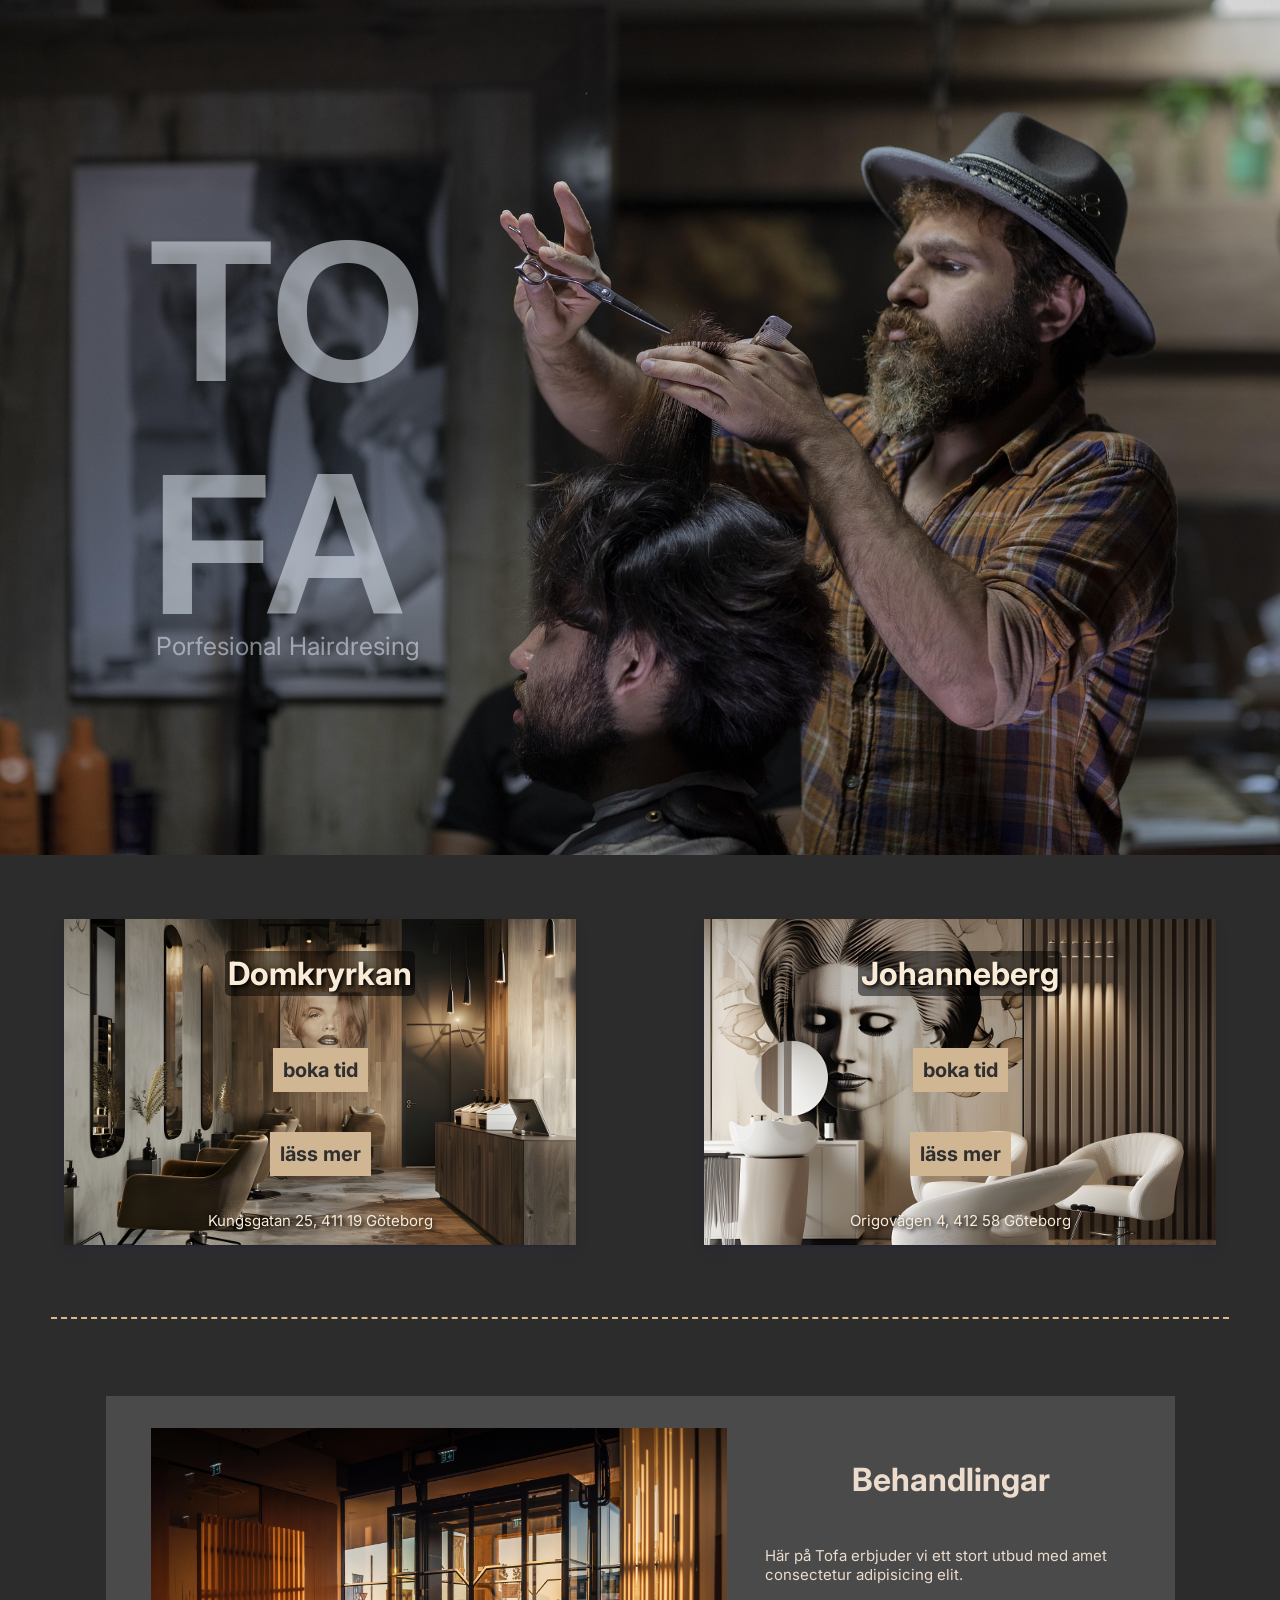
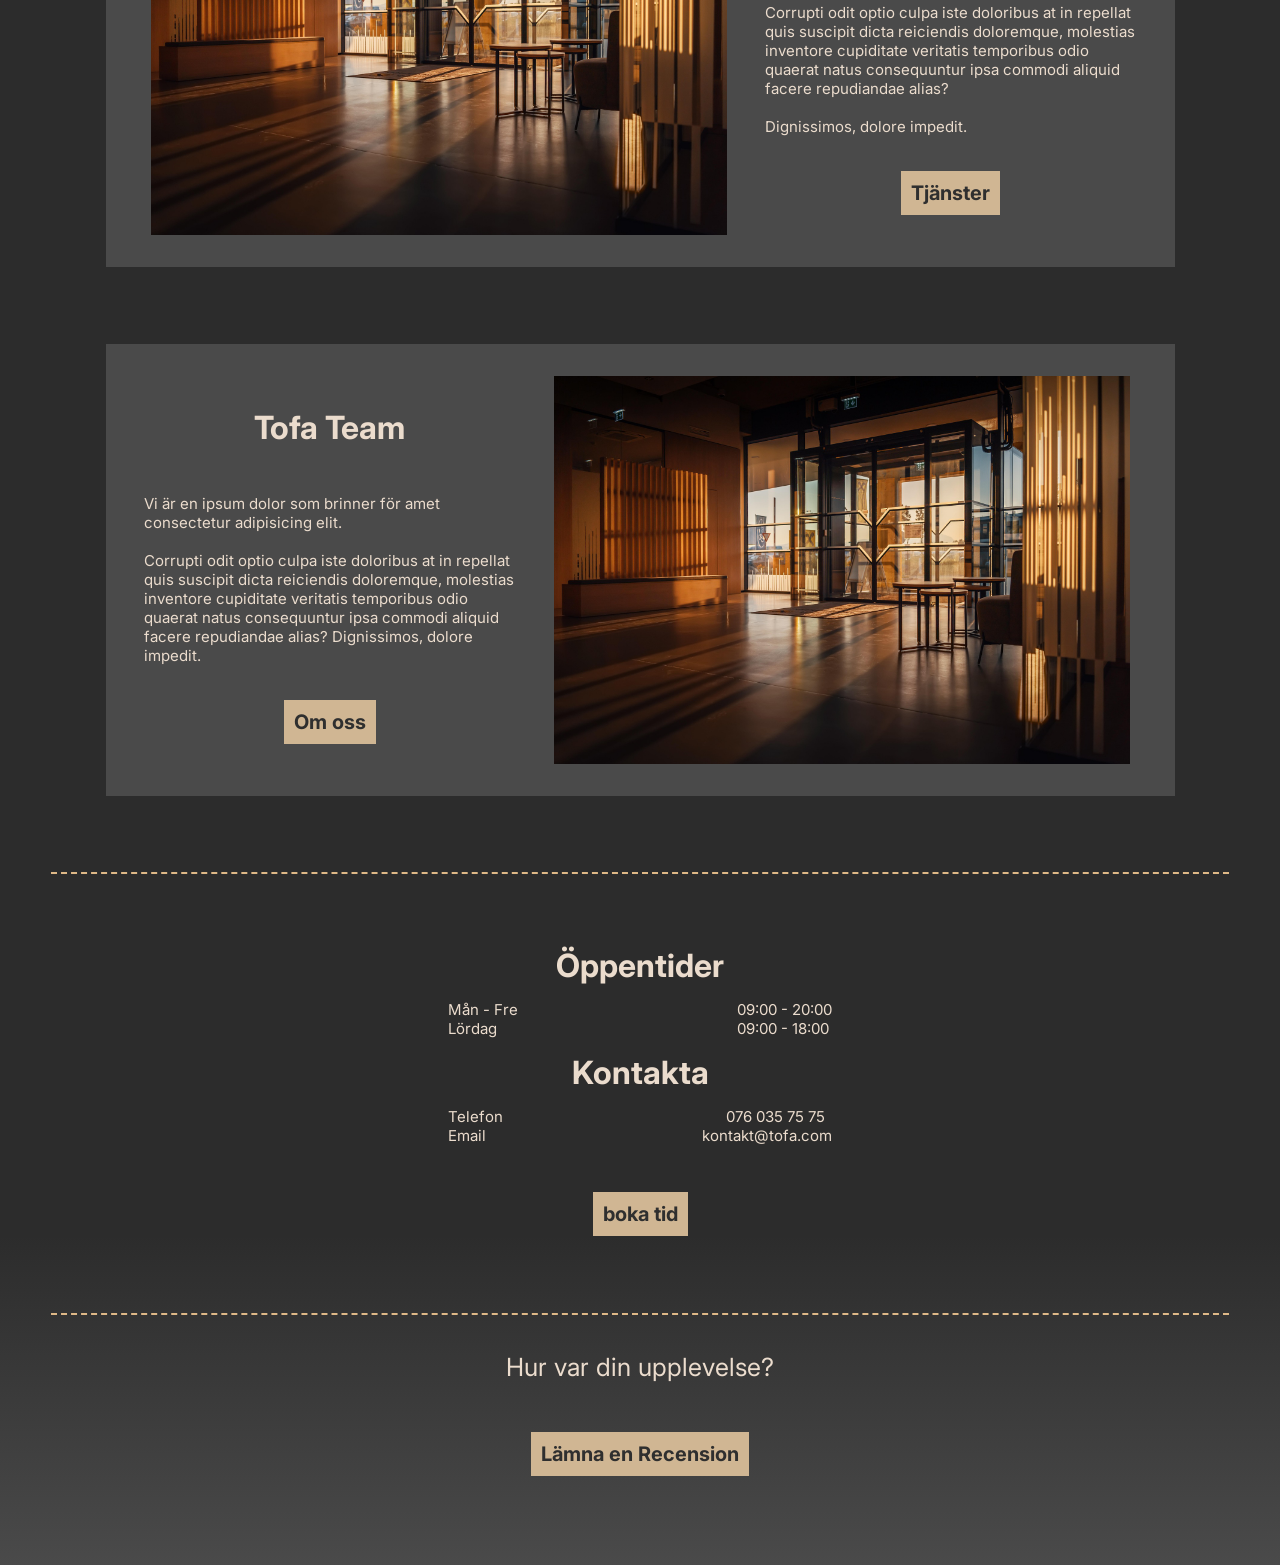
==== index.html @ 554f495f "påbörjade domkyrkan vecka idk" ====
<!DOCTYPE html>
<html lang="en">
<head>
  <meta charset="UTF-8">
  <meta name="viewport" content="width=device-width, initial-scale=1.0">
  <link rel="stylesheet" href="css/style.css">
  <title>TOFA</title>
  <!-- fonts -->
  <link href='https://fonts.googleapis.com/css?family=Inter' rel='stylesheet'>
</head>

<body id="index">
  
  <nav class="menu">
    <ul>
        <li><a href="#">plats 1</a></li>
        <li><a href="#">plats 2</a></li>
        <li><a href="#">priser 3</a></li>
        <li><a href="#">boka tid</a></li>
    </ul>
  </nav>
  
  <div class="fadelayer">test</div>

  <header>
    <img class="menubutton" src="/img/menu_24dp_E3E3E3_FILL0_wght400_GRAD0_opsz24.svg" alt="menu icon">
  </header>
  
  <section class="title" id="indextitle"><h1>TO<br>FA</h1><p>Porfesional Hairdresing</p></section>
  
  <section id="salonger">
    <div class="salong" id="salong1"><p class="larger darkbg">Domkryrkan</p><a href=""><p class="button">boka tid</p></a><a href=""><p class="button">läss mer</p></a><a href="https://www.google.com/maps/place/Sing+Sing+Karaoke+G%C3%B6teborg/@57.7040791,11.9636698,291m/data=!3m1!1e3!4m10!1m2!2m1!1skaraoke!3m6!1s0x464ff34da68a4f49:0x9022714916c847eb!8m2!3d57.7039373!4d11.9635159!15sCgdrYXJhb2tlWgkiB2thcmFva2WSAQtrYXJhb2tlX2JhcpoBI0NoWkRTVWhOTUc5blMwVkpRMEZuU1VSV09EZHVaVVpCRUFF4AEA-gEFCMcBEDE!16s%2Fg%2F11tfbc_tyj?entry=ttu&g_ep=EgoyMDI2MDIxOC4wIKXMDSoASAFQAw%3D%3D"><p>Kungsgatan 25, 411 19 Göteborg</p></a></div>
    <div class="salong" id="salong2"><p class="larger darkbg">Johanneberg</p><a href=""><p class="button">boka tid</p></a><a href=""><p class="button">läss mer</p></a><a href="https://www.google.com/maps/place/NTI+Gymnasiet+Johanneberg/@57.6906657,11.9744042,174m/data=!3m1!1e3!4m6!3m5!1s0x464ff30cb0e6c031:0x512e1a3cb4192a9!8m2!3d57.6905167!4d11.9747806!16s%2Fg%2F1hc1wx3vr?entry=ttu&g_ep=EgoyMDI2MDIxOC4wIKXMDSoASAFQAw%3D%3D"><p>Origovägen 4, 412 58 Göteborg</p></a></div></div>
  </section>
  
  <section id="indexinfobox">
    <hr>
    <div>
      <img src="img/michael_pointner-building-8246152_1920.jpg" alt="">
      <div class="indexinfotextbox"><p class=" larger">Behandlingar</p><p>Här på Tofa erbjuder vi ett stort utbud med amet consectetur adipisicing elit. <br><br> Corrupti odit optio culpa iste doloribus at in repellat quis suscipit dicta reiciendis doloremque, molestias inventore cupiditate veritatis temporibus odio quaerat natus consequuntur ipsa commodi aliquid facere repudiandae alias? <br><br>Dignissimos, dolore impedit.</p><a href=""><p class="button">Tjänster</p></a></div>
    </div>
    <div id="flip">
      <img src="img/michael_pointner-building-8246152_1920.jpg" alt="">
      <div class="indexinfotextbox"><p class=" larger">Tofa Team</p><p>Vi är en ipsum dolor som brinner för amet consectetur adipisicing elit. <br><br>Corrupti odit optio culpa iste doloribus at in repellat quis suscipit dicta reiciendis doloremque, molestias inventore cupiditate veritatis temporibus odio quaerat natus consequuntur ipsa commodi aliquid facere repudiandae alias? Dignissimos, dolore impedit.</p><a href=""><p class="button">Om oss</p></a></div>
    </div>
    <hr>
  </section>
  
  <section id="indexoppentider">
    <p class="larger">Öppentider</p>
    <div>
      <p>Mån - Fre<br>Lördag</p> <p>09:00 - 20:00 <br>09:00 - 18:00</p>
    </div>
    <p class="larger">Kontakta</p>
    <div>
      <p>Telefon<br>Email</p> <p>&nbsp&nbsp&nbsp&nbsp&nbsp 076 035 75 75 <br><a href="">kontakt@tofa.com</a></p>
    </div>
    <a href=""><p class="button">boka tid</p></a>
    
  </section>
  
  <footer>
    <hr>
    <p>Hur var din upplevelse?</p>
    <p><a href="" class="button">Lämna en Recension</a></p>
  </footer>
  
  <script src="js/main.js"></script>
</body>
</html>
---- css/style.css ----
body{
    width: 100vw;
    height: auto;
    margin: 0px;
    display: grid;
    background-color: #4a4a4a;
    
}
body > *{
    width: 100vw;
}


header{
    grid-area:hd;
    background-color:rgb(0, 0, 0,0);
    height: 6vh;
    
    top: 0;
    z-index: 9;
    position:fixed;
    transition: background-color 0.3s ease-in-out;
    
    display: flex;
    justify-content:end;
    border-bottom-style: none;
    border:rgb(1, 1, 1, 0);
}

.title{
    grid-area: tit;
    background-position: center;
    background-size: cover;
    display: flex;
    flex-wrap:wrap;
    flex-direction: column;
    color: rgb(240, 248, 255,0.5);
    overflow-wrap: anywhere;
    font-size:min(30vw,15vh);
    font-family:Verdana, Geneva, Tahoma, sans-serif;
}
.title > *{margin:0px;}
.title > .placename {position: absolute; margin: auto auto auto 25vw; font-size: 7vw;}

.menu{
    z-index: 10;
    left: -100vw;
    width: 80vw;
    height: 100vh;
    position: fixed;
    transition: left 0.3s;
    background-color: hotpink;
}

.menubutton{margin: 5px 15px 5px 5px ;}

.fadelayer{
    position: fixed;
    display: none;
    height: 100vh;
    width: 100vw;
    z-index: 9;
    background: rgb(0, 0, 0,0.5);
}

p{font-family:'inter';}
a{color: inherit;text-decoration: none;}
hr{width: 92vw; border:none;border-top: burlywood dashed 2px;}


footer{
    grid-area: fot;
    background: #4a4a4a;
    background: linear-gradient(0deg, rgba(74, 74, 74, 1) 0%, rgba(44, 44, 44, 1) 100%);
    flex-direction: column;
    align-items: center;
    justify-content: space-between;
    display: flex;
    height: auto;
    font-size: 25px;
    color: rgb(235, 220, 205);
    padding:5vw 0vw 5vw 0vw;
}


.larger{
    font-weight: bolder;
    display: block;
}

.darkbg{
    background-color: rgb(0, 0, 0,0.5);
    border-radius: 5px;
    padding: 3px;
}

.button{
    display: block;
    background-color:rgb(208,182,147);
    color: rgb(47, 47, 47);
    width: max-content;
    padding: 10px;
    text-shadow: none;
    font-weight: bolder;
}
.button:hover{color: rgb(75, 75, 75);background-color:rgb(235, 206, 168);}



/* INDEX */

#indextitle{background-image: url(/img/mostafa_meraji-barber-shop-5212059_1920.jpg);}

#index{
    grid-template-areas:
    "hd"
    "tit"
    "sal"
    "inf"
    "tim"
    "fot";
}

#salonger{
    grid-area: sal;
    background-color: #2c2c2c;
    display: unset;
    font-size: 20px;
}

.salong{
    background-position: center;
    background-size: cover;
    color: antiquewhite;
    display: flex;
    align-items: center;
    flex-direction: column;
    justify-content:space-evenly;
    box-shadow: rgba(50, 50, 93, 0.25) 0px 6px 12px -2px, rgba(0, 0, 0, 0.3) 0px 3px 7px -3px;
    text-shadow: 2px 2px 4px black;
}

#salong1{background-image: url(/img/iffany-hairdressers-8848868_1280.png);}
#salong2{background-image: url(/img/iffany2-hairdressers-8848870_1280.png);}

#indexinfobox{
    grid-area: inf;
    background-color: #2c2c2c;  
}

#indexinfobox > div{
    display: flex;
    justify-content: space-between;
    margin: 6vw auto 6vw auto;
    background-color:#4a4a4a;
    width: 80vw;
}

.indexinfotextbox{
    display: flex;
    flex-direction: column;
    justify-content: space-evenly;
    align-items: center;
    width: 30vw;
    margin: 0vw 3vw 0vw 3vw;
    font-size: 15px;
    color: rgb(235, 220, 205);
}


#indexoppentider{
    color: rgb(235, 220, 205);
    grid-area: tim;
    background-color: #2c2c2c;
    display: flex;
    flex-direction: column;
    align-items: center;
    justify-content: space-between;
    height:auto;
}
#indexoppentider > .larger{margin: 0px;}
#indexoppentider > div{display: flex; justify-content: space-between;}


/* domkyrkan */

#domkyrkan{
    grid-template-areas:
    "hd"
    "tit"
    "pinf"
    "pep"
    "fot";
    font-family:Verdana, Geneva, Tahoma, sans-serif;
}

#domkyrkantitle{background-image: url(/img/iffany-hairdressers-8848868_1280.png);}

.platsinfo{
    grid-area: pinf;
    display: flex;
    align-items: center;
    justify-content: space-evenly;
    color:rgb(235, 220, 205);
    height: auto;
}



.personer{
    grid-area: pep;
    background-color:#2c2c2c;
}

.personer > div{background-color: #4a4a4a; margin: 10px;height: 100px;}
.personer > div > div {}
.personer > div > img{}




/* ---MOBILE--- */
@media screen and (max-width:750px) {
    
    h1{font-size: 30vw}
    .button{font-size: 20px;}
    .larger{font-size:30px;}
    .menubutton{display:block;}
    .menu{display: block;}
    .title{justify-content: center; height: 95vh;font-size: 3.7vw;align-items: center;}
    
    
    /* INDEX */
    #salonger{display: block; font-size: 15px;}
    .salong{margin:20vw 5vw 20vw 5vw;}
    #indexinfobox{padding-bottom: 10vw;}
    #indexinfobox > div{flex-direction: column;padding:1.5vw; align-items: center;width:85vw;margin:20vw auto 10vw auto;}
    #indexinfobox > div > div{width: 90%;font-size: 15px;}
    #indexinfobox >div> img{width: 80vw; margin-top: 2.5vw;} /*images för indexinfo*/
    #flip{flex-direction: column;}
    #indexoppentider > div{font-size: 15px; width: 80vw;}
    
    /* Domkyrkan */
    #domkyrkantitle > .placename {position: absolute; margin: auto auto 4% auto; font-size: 10vw;}
    
    .platsinfo{flex-direction: column; padding: 25vw 0px 10vw 0px;}
    .platsinfo > img{width: 90vw; height: auto;}
    .platsinfo > div{display:flex; flex-direction: column; align-items: center; width: 85vw; font-size: 13px;}
    .platsinfo > div > .larger{margin-bottom: 5px;}
    .platsinfo > div > div{width: 80vw; text-align: center;}
    .platsinfo > div > div > p{font-size: 22px;}
    .platsinfo > div > div > div{display: flex; justify-content: space-between; margin-top: -30px;}
    
    
}


/* ---DESKTOP--- */
@media screen and (min-width:750px) {

    .button{font-size: max(1.5vw,20px);}
    .larger{font-size: max(2.5vw,30px);}
    .menubutton{display:none;}
    .menu{display: none;}
    .title{height: 95vh;justify-content: center;align-items: center;}
    .title > p{font-size:25px;margin-top: -30px;}
    .title > *{margin-right: 55vw}
    
    
    /* index */
    #salonger{display: flex;justify-content: space-around;}
    #salonger > *{width: 40vw;margin: 5vw;font-size: max(1vw,15px);}
    #indexinfobox{padding-bottom: 5vw;}
    #indexinfobox>div{padding: 2.5vw 0vh 2.5vw 5vh;}
    #indexinfobox >div> img{width: 45vw;} /*images för indexinfo*/
    #flip{flex-direction: row-reverse;padding: 2.5vw 5vh 2.5vw 0vh !important;}
    #indexoppentider > div{font-size:max(1vw,15px); width: 30vw;}
    #indexoppentider > a >*{margin: 2.5vw 0px 0px 0px;}

    /* Domkyrkan */
    #domkyrkantitle > .placename {position: absolute; margin: auto auto auto 25vw; font-size: 7vw;}
    
    .platsinfo{flex-direction: row;}
    .platsinfo > img{width: 40vw; height: auto;}
    .platsinfo > div{display:flex; flex-direction: column; align-items: center; width: 85vw; font-size: 13px;}
    .platsinfo > div > .larger{margin-bottom: 5px;}
    .platsinfo > div > div{width: 80vw; text-align: center;}
    .platsinfo > div > div > p{font-size: 22px;}
    .platsinfo > div > div > div{display: flex; justify-content: space-between; margin-top: -30px;}

}




/* ---JAVA SCRIPT--- */
.showmenu{
    left: 0;
}
.visible{
    display: block;
}
.viewheader {
  background-color:rgb(74, 74, 74, 1);
  border:rgb(144, 144, 144, 1);
  border-bottom-style: solid;
  border-width: 1px;
}
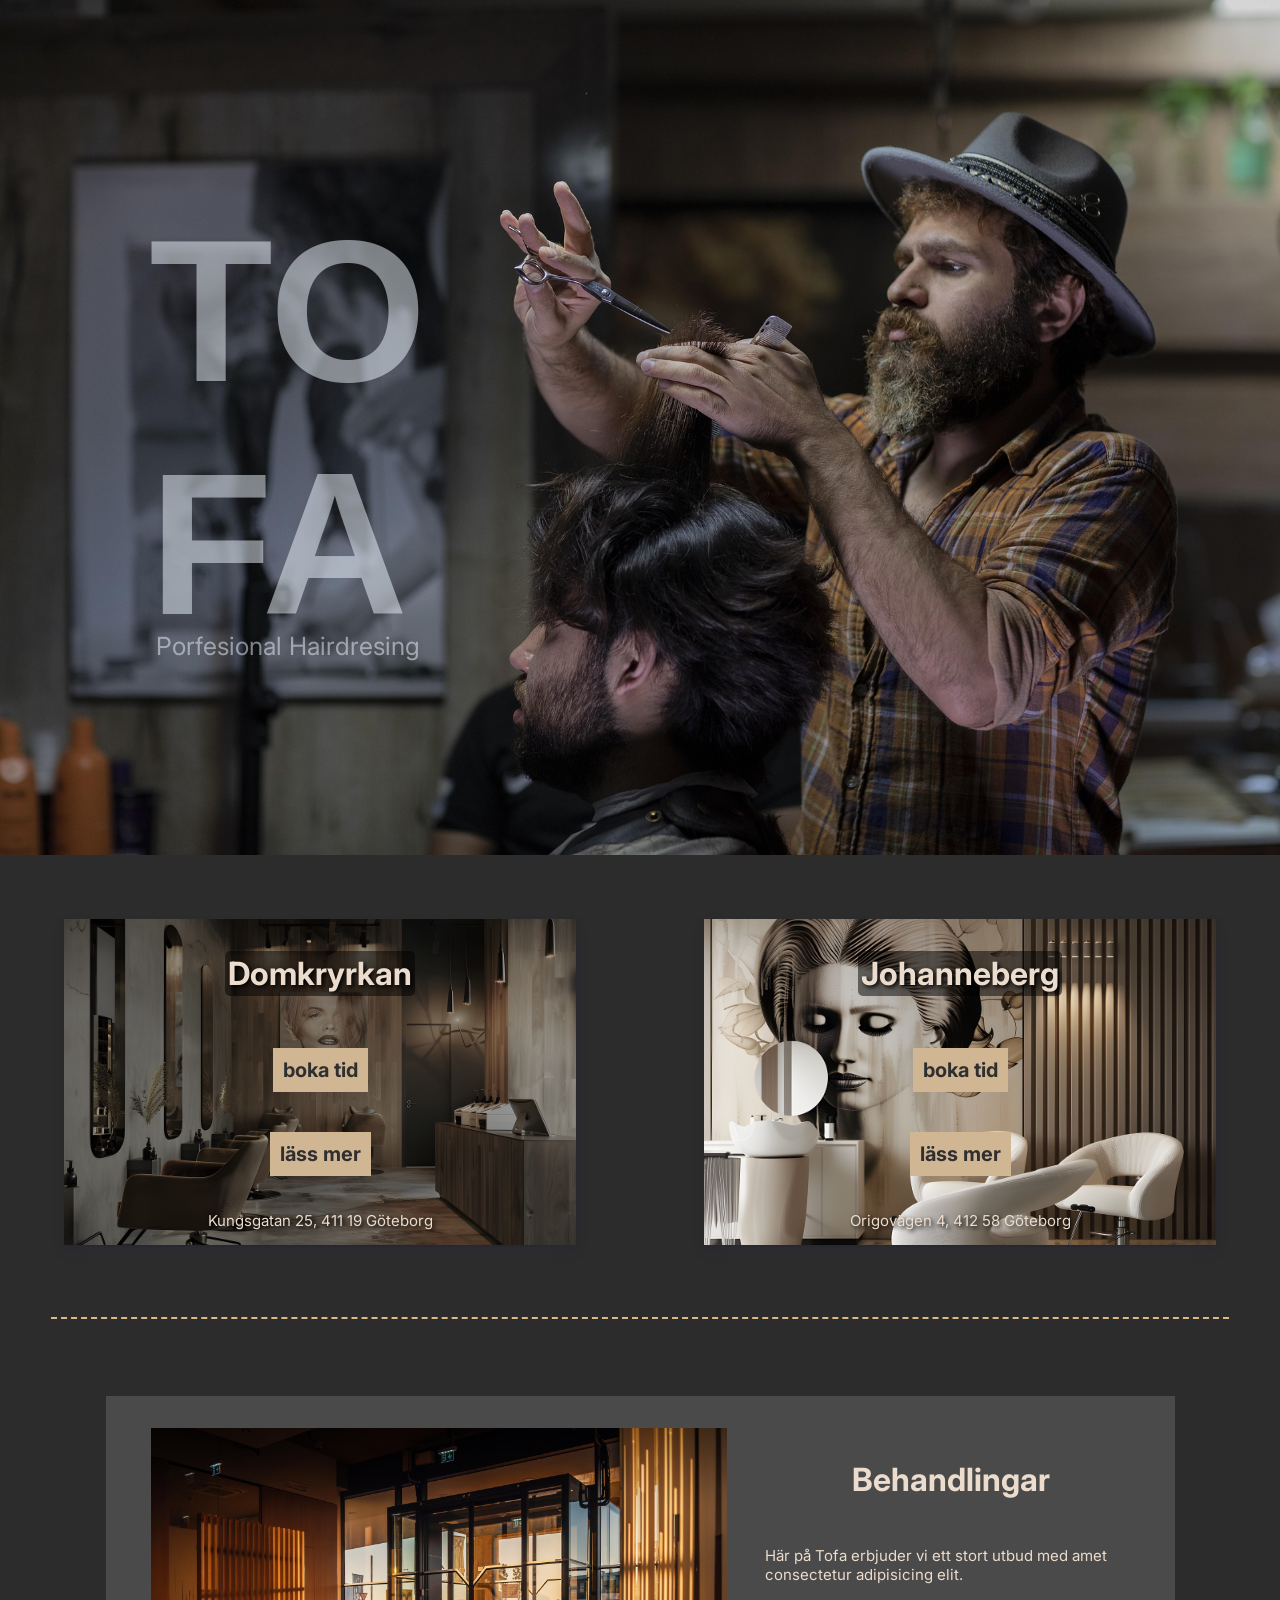
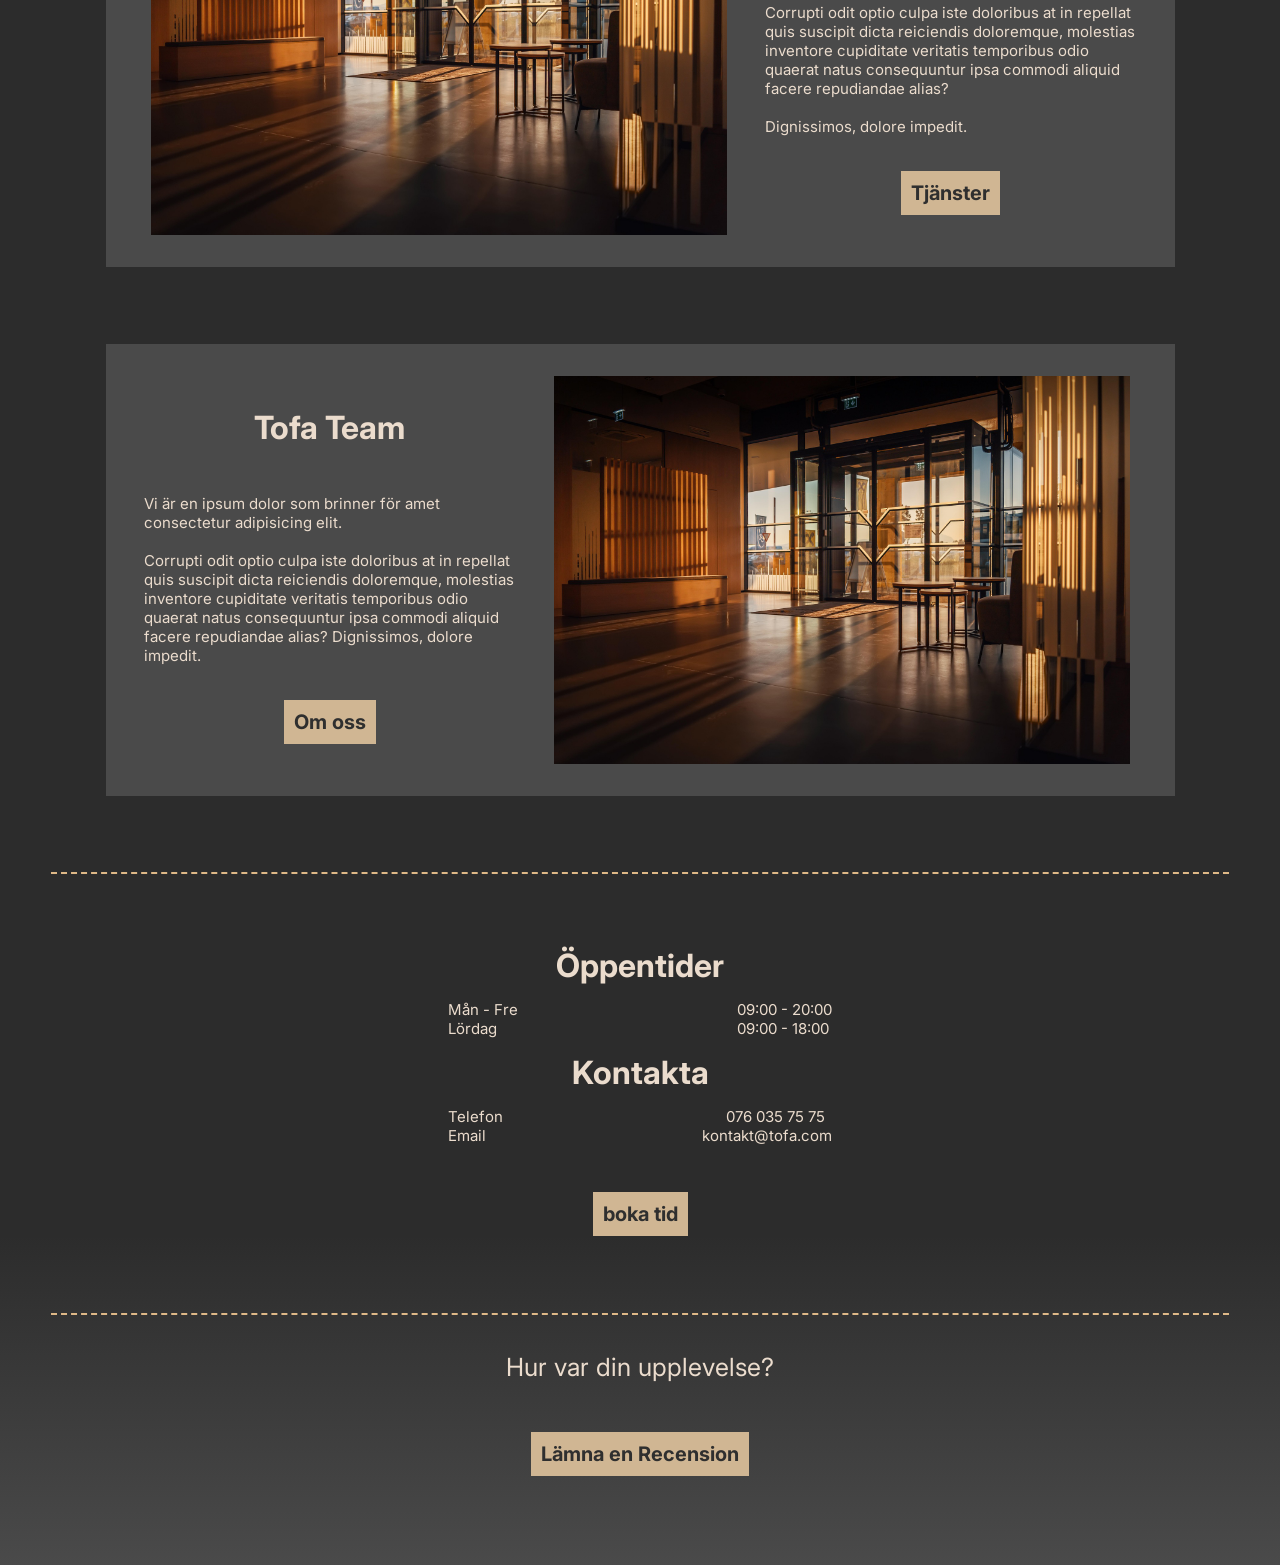
==== commit 0ac49804: "vecka 14 gjorde nästan klar domkyrakan" ====
--- a/index.html
+++ b/index.html
@@ -29,7 +29,7 @@
   <section class="title" id="indextitle"><h1>TO<br>FA</h1><p>Porfesional Hairdresing</p></section>
   
   <section id="salonger">
-    <div class="salong" id="salong1"><p class="larger darkbg">Domkryrkan</p><a href=""><p class="button">boka tid</p></a><a href=""><p class="button">läss mer</p></a><a href="https://www.google.com/maps/place/Sing+Sing+Karaoke+G%C3%B6teborg/@57.7040791,11.9636698,291m/data=!3m1!1e3!4m10!1m2!2m1!1skaraoke!3m6!1s0x464ff34da68a4f49:0x9022714916c847eb!8m2!3d57.7039373!4d11.9635159!15sCgdrYXJhb2tlWgkiB2thcmFva2WSAQtrYXJhb2tlX2JhcpoBI0NoWkRTVWhOTUc5blMwVkpRMEZuU1VSV09EZHVaVVpCRUFF4AEA-gEFCMcBEDE!16s%2Fg%2F11tfbc_tyj?entry=ttu&g_ep=EgoyMDI2MDIxOC4wIKXMDSoASAFQAw%3D%3D"><p>Kungsgatan 25, 411 19 Göteborg</p></a></div>
+    <div class="salong" id="salong1"><p class="larger darkbg">Domkryrkan</p><a href=""><p class="button">boka tid</p></a><a href="domkyrkan.html"><p class="button">läss mer</p></a><a href="https://www.google.com/maps/place/Sing+Sing+Karaoke+G%C3%B6teborg/@57.7040791,11.9636698,291m/data=!3m1!1e3!4m10!1m2!2m1!1skaraoke!3m6!1s0x464ff34da68a4f49:0x9022714916c847eb!8m2!3d57.7039373!4d11.9635159!15sCgdrYXJhb2tlWgkiB2thcmFva2WSAQtrYXJhb2tlX2JhcpoBI0NoWkRTVWhOTUc5blMwVkpRMEZuU1VSV09EZHVaVVpCRUFF4AEA-gEFCMcBEDE!16s%2Fg%2F11tfbc_tyj?entry=ttu&g_ep=EgoyMDI2MDIxOC4wIKXMDSoASAFQAw%3D%3D"><p>Kungsgatan 25, 411 19 Göteborg</p></a></div>
     <div class="salong" id="salong2"><p class="larger darkbg">Johanneberg</p><a href=""><p class="button">boka tid</p></a><a href=""><p class="button">läss mer</p></a><a href="https://www.google.com/maps/place/NTI+Gymnasiet+Johanneberg/@57.6906657,11.9744042,174m/data=!3m1!1e3!4m6!3m5!1s0x464ff30cb0e6c031:0x512e1a3cb4192a9!8m2!3d57.6905167!4d11.9747806!16s%2Fg%2F1hc1wx3vr?entry=ttu&g_ep=EgoyMDI2MDIxOC4wIKXMDSoASAFQAw%3D%3D"><p>Origovägen 4, 412 58 Göteborg</p></a></div></div>
   </section>
   
@@ -46,7 +46,7 @@
     <hr>
   </section>
   
-  <section id="indexoppentider">
+  <section class="oppentider">
     <p class="larger">Öppentider</p>
     <div>
       <p>Mån - Fre<br>Lördag</p> <p>09:00 - 20:00 <br>09:00 - 18:00</p>
--- a/css/style.css
+++ b/css/style.css
@@ -17,7 +17,6 @@
     background-color:rgb(0, 0, 0,0);
     height: 6vh;
     
-    top: 0;
     z-index: 9;
     position:fixed;
     transition: background-color 0.3s ease-in-out;
@@ -40,7 +39,7 @@
     font-size:min(30vw,15vh);
     font-family:Verdana, Geneva, Tahoma, sans-serif;
 }
-.title > *{margin:0px;}
+.title > *{margin:0px; color: rgb(240, 248, 255,0.5)}
 .title > .placename {position: absolute; margin: auto auto auto 25vw; font-size: 7vw;}
 
 .menu{
@@ -64,10 +63,21 @@
     background: rgb(0, 0, 0,0.5);
 }
 
-p{font-family:'inter';}
+p{font-family:'inter'; color: rgb(235, 220, 205);}
 a{color: inherit;text-decoration: none;}
 hr{width: 92vw; border:none;border-top: burlywood dashed 2px;}
 
+.oppentider{
+    grid-area: opp;
+    background-color: #2c2c2c;
+    display: flex;
+    flex-direction: column;
+    align-items: center;
+    justify-content: space-between;
+    height:auto;
+}
+.oppentider > .larger{margin: 0px;}
+.oppentider > div{display: flex; justify-content: space-between;}
 
 footer{
     grid-area: fot;
@@ -87,6 +97,7 @@
 .larger{
     font-weight: bolder;
     display: block;
+    text-align: center;
 }
 
 .darkbg{
@@ -118,7 +129,7 @@
     "tit"
     "sal"
     "inf"
-    "tim"
+    "opp"
     "fot";
 }
 
@@ -132,7 +143,6 @@
 .salong{
     background-position: center;
     background-size: cover;
-    color: antiquewhite;
     display: flex;
     align-items: center;
     flex-direction: column;
@@ -165,22 +175,9 @@
     width: 30vw;
     margin: 0vw 3vw 0vw 3vw;
     font-size: 15px;
-    color: rgb(235, 220, 205);
-}
-
-
-#indexoppentider{
-    color: rgb(235, 220, 205);
-    grid-area: tim;
-    background-color: #2c2c2c;
-    display: flex;
-    flex-direction: column;
-    align-items: center;
-    justify-content: space-between;
-    height:auto;
-}
-#indexoppentider > .larger{margin: 0px;}
-#indexoppentider > div{display: flex; justify-content: space-between;}
+}
+
+
 
 
 /* domkyrkan */
@@ -191,33 +188,43 @@
     "tit"
     "pinf"
     "pep"
+    "hit"
+    "opp"
     "fot";
     font-family:Verdana, Geneva, Tahoma, sans-serif;
 }
 
 #domkyrkantitle{background-image: url(/img/iffany-hairdressers-8848868_1280.png);}
+#domkyrkantitle > .placename {position: absolute; }
 
 .platsinfo{
     grid-area: pinf;
     display: flex;
     align-items: center;
-    justify-content: space-evenly;
-    color:rgb(235, 220, 205);
+    justify-content: space-between;
     height: auto;
 }
-
-
+.platsinfo > img{box-shadow: rgba(0, 0, 0, 0.35) 0px 5px 15px;}
+.platsinfo > div{display:flex; flex-direction: column; align-items: center; font-size: 13px;}
+.platsinfo > div > .larger{margin-bottom: 5px;}
+.platsinfo > div > div{text-align: center;}
+.platsinfo > div > div > p{font-size: 22px;}
+.platsinfo > div > div > div{display: flex; justify-content: space-between; margin-top: -30px;}
 
 .personer{
     grid-area: pep;
     background-color:#2c2c2c;
 }
 
-.personer > div{background-color: #4a4a4a; margin: 10px;height: 100px;}
-.personer > div > div {}
-.personer > div > img{}
-
-
+.hittahit{
+    grid-area: hit;
+}
+
+
+.hittahit > img{}
+.hittahit > div{}
+
+iframe{width: 30vw; height: 20vw; display: block;}
 
 
 /* ---MOBILE--- */
@@ -229,6 +236,7 @@
     .menubutton{display:block;}
     .menu{display: block;}
     .title{justify-content: center; height: 95vh;font-size: 3.7vw;align-items: center;}
+    .oppentider > div{font-size: 15px; width: 80vw;}
     
     
     /* INDEX */
@@ -239,20 +247,20 @@
     #indexinfobox > div > div{width: 90%;font-size: 15px;}
     #indexinfobox >div> img{width: 80vw; margin-top: 2.5vw;} /*images för indexinfo*/
     #flip{flex-direction: column;}
-    #indexoppentider > div{font-size: 15px; width: 80vw;}
     
     /* Domkyrkan */
-    #domkyrkantitle > .placename {position: absolute; margin: auto auto 4% auto; font-size: 10vw;}
-    
-    .platsinfo{flex-direction: column; padding: 25vw 0px 10vw 0px;}
-    .platsinfo > img{width: 90vw; height: auto;}
-    .platsinfo > div{display:flex; flex-direction: column; align-items: center; width: 85vw; font-size: 13px;}
-    .platsinfo > div > .larger{margin-bottom: 5px;}
-    .platsinfo > div > div{width: 80vw; text-align: center;}
-    .platsinfo > div > div > p{font-size: 22px;}
-    .platsinfo > div > div > div{display: flex; justify-content: space-between; margin-top: -30px;}
-    
-    
+    #domkyrkantitle > .placename {margin: auto auto 4% auto; font-size: 10vw;}
+    
+    .platsinfo{flex-direction: column; padding: 22vw 0px 10vw 0px;}
+    .platsinfo > img{width: 90vw; height: auto; box-shadow: rgba(0, 0, 0, 0.35) 0px 5px 15px;}
+    .platsinfo > div{width: 85vw;}
+    .platsinfo > div > div{width: 80vw;}    
+
+    .personer > div{background-color: #4a4a4a; width:min-content; margin: 15vw auto 15vw auto; padding: 2.5vw 0vh 2.5vw 0vh; display: flex;flex-direction: column; justify-content: space-between; align-items: center;}
+    .personer > div > div {width: 85vw; margin:0px 2vw 0px 2vw; font-size: 15px;}
+    .personer > div > img{width: 85vw;}
+
+
 }
 
 
@@ -266,6 +274,8 @@
     .title{height: 95vh;justify-content: center;align-items: center;}
     .title > p{font-size:25px;margin-top: -30px;}
     .title > *{margin-right: 55vw}
+    .oppentider > div{font-size:max(1vw,15px); width: 30vw;}
+    .oppentider > a >*{margin: 2.5vw 0px 0px 0px;}
     
     
     /* index */
@@ -275,19 +285,18 @@
     #indexinfobox>div{padding: 2.5vw 0vh 2.5vw 5vh;}
     #indexinfobox >div> img{width: 45vw;} /*images för indexinfo*/
     #flip{flex-direction: row-reverse;padding: 2.5vw 5vh 2.5vw 0vh !important;}
-    #indexoppentider > div{font-size:max(1vw,15px); width: 30vw;}
-    #indexoppentider > a >*{margin: 2.5vw 0px 0px 0px;}
 
     /* Domkyrkan */
-    #domkyrkantitle > .placename {position: absolute; margin: auto auto auto 25vw; font-size: 7vw;}
-    
-    .platsinfo{flex-direction: row;}
-    .platsinfo > img{width: 40vw; height: auto;}
-    .platsinfo > div{display:flex; flex-direction: column; align-items: center; width: 85vw; font-size: 13px;}
-    .platsinfo > div > .larger{margin-bottom: 5px;}
-    .platsinfo > div > div{width: 80vw; text-align: center;}
-    .platsinfo > div > div > p{font-size: 22px;}
-    .platsinfo > div > div > div{display: flex; justify-content: space-between; margin-top: -30px;}
+    #domkyrkantitle > .placename {margin: auto auto auto 25vw; font-size: 7vw;}
+    
+    .platsinfo{flex-direction: row; padding: 4vw 0px 4vw 0px;}
+    .platsinfo > img{width: auto; height: 30vw; margin-left: 4vw;}
+    .platsinfo > div{width:30vw; margin-right: 10vw}
+    .platsinfo > div > div{width: 100%;}
+
+    .personer > div{background-color: #4a4a4a; width:min-content; margin: 3vw auto 3vw auto; padding: 2.5vw 0vh 2.5vw 5vh; display: flex; justify-content: space-between;}
+    .personer > div > div {width: 25vw; margin:0px 2.5vw 0px 2.5vw; font-size: 15px;}
+    .personer > div > img{width: 35vw;}
 
 }
 
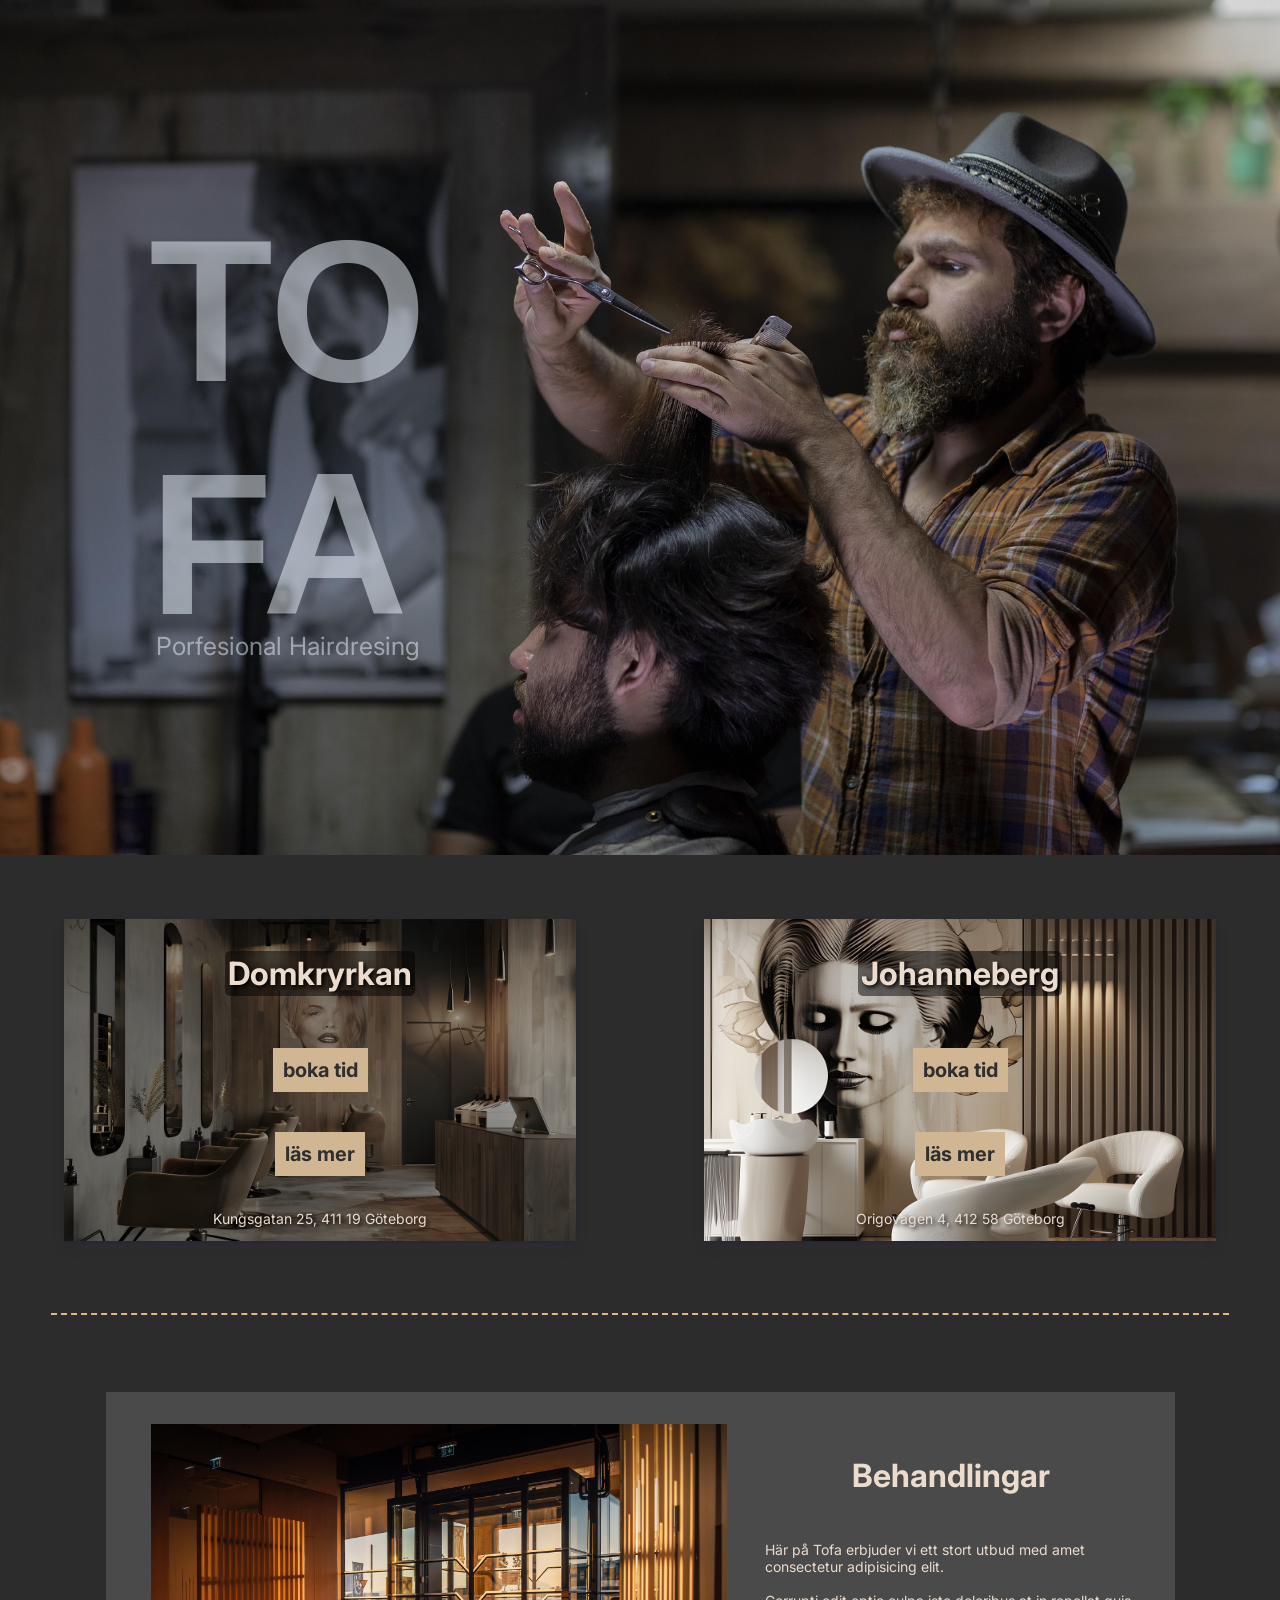
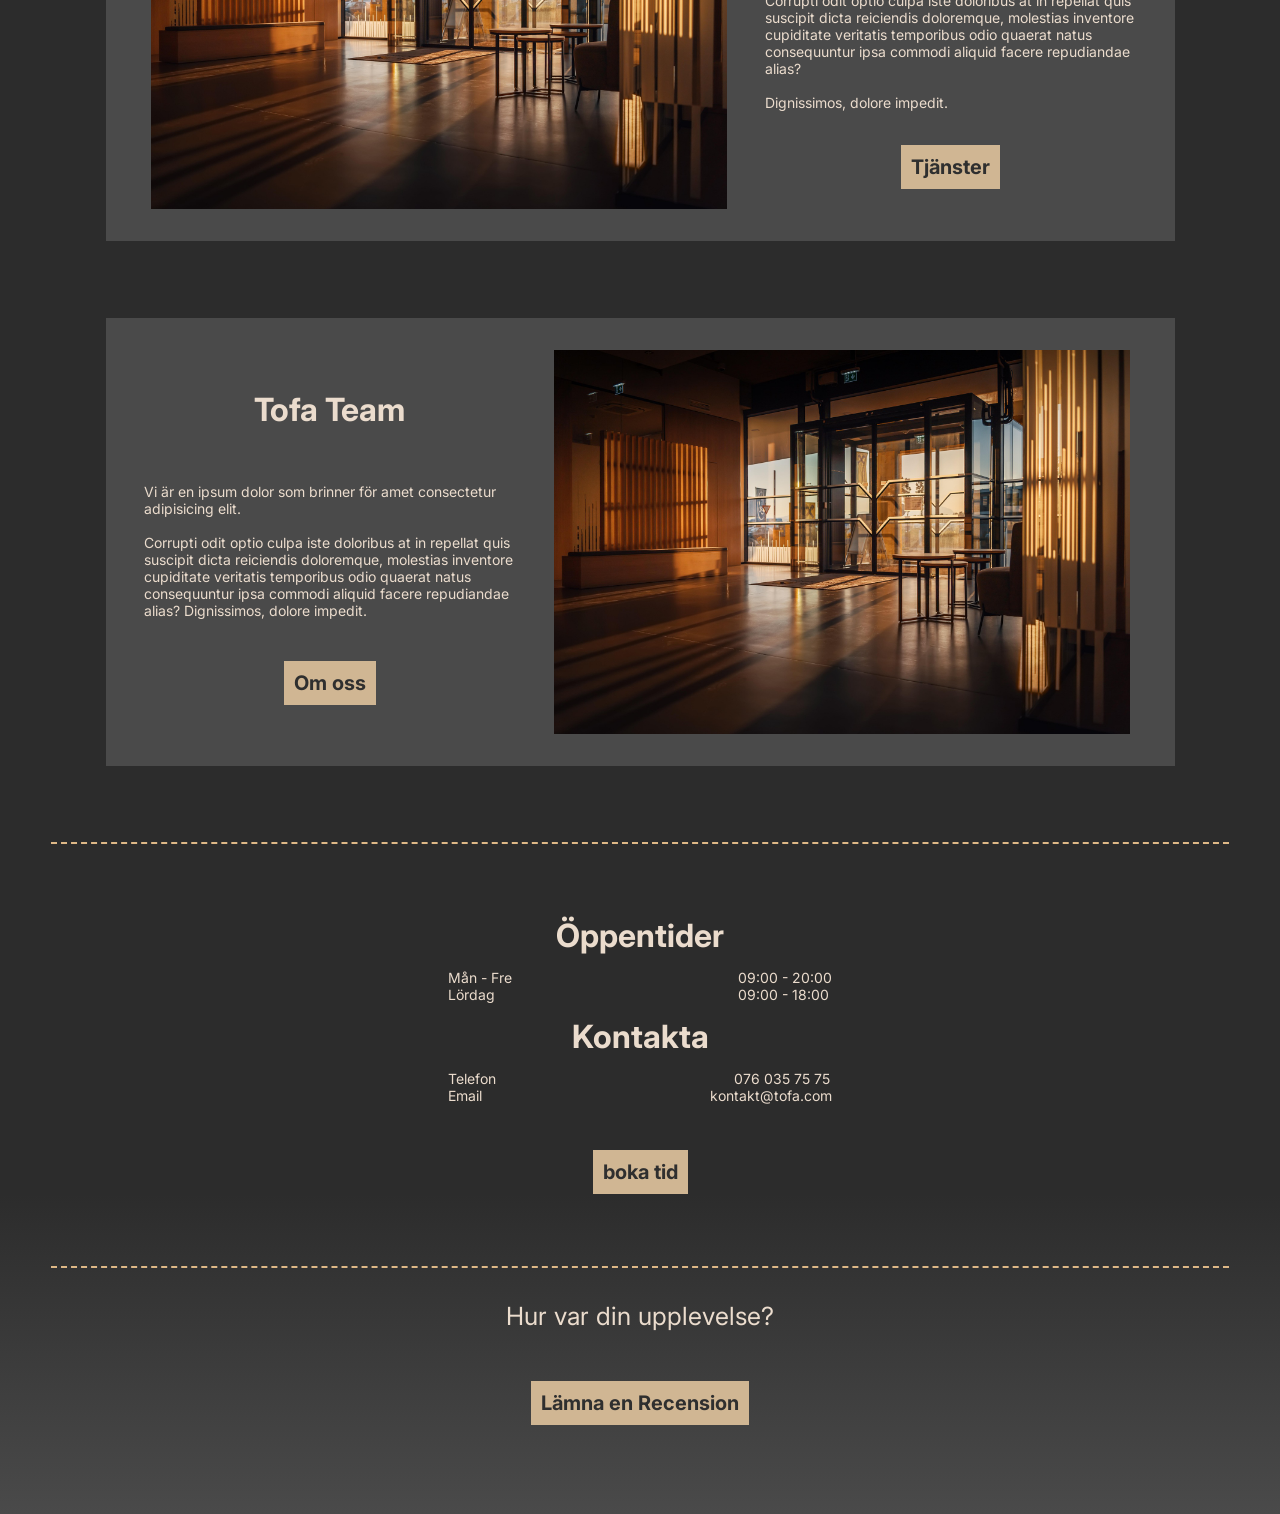
==== commit d3ac49e1: "påsklov tillfälle 1 många små saker och klar med domkyrkan" ====
--- a/index.html
+++ b/index.html
@@ -29,8 +29,8 @@
   <section class="title" id="indextitle"><h1>TO<br>FA</h1><p>Porfesional Hairdresing</p></section>
   
   <section id="salonger">
-    <div class="salong" id="salong1"><p class="larger darkbg">Domkryrkan</p><a href=""><p class="button">boka tid</p></a><a href="domkyrkan.html"><p class="button">läss mer</p></a><a href="https://www.google.com/maps/place/Sing+Sing+Karaoke+G%C3%B6teborg/@57.7040791,11.9636698,291m/data=!3m1!1e3!4m10!1m2!2m1!1skaraoke!3m6!1s0x464ff34da68a4f49:0x9022714916c847eb!8m2!3d57.7039373!4d11.9635159!15sCgdrYXJhb2tlWgkiB2thcmFva2WSAQtrYXJhb2tlX2JhcpoBI0NoWkRTVWhOTUc5blMwVkpRMEZuU1VSV09EZHVaVVpCRUFF4AEA-gEFCMcBEDE!16s%2Fg%2F11tfbc_tyj?entry=ttu&g_ep=EgoyMDI2MDIxOC4wIKXMDSoASAFQAw%3D%3D"><p>Kungsgatan 25, 411 19 Göteborg</p></a></div>
-    <div class="salong" id="salong2"><p class="larger darkbg">Johanneberg</p><a href=""><p class="button">boka tid</p></a><a href=""><p class="button">läss mer</p></a><a href="https://www.google.com/maps/place/NTI+Gymnasiet+Johanneberg/@57.6906657,11.9744042,174m/data=!3m1!1e3!4m6!3m5!1s0x464ff30cb0e6c031:0x512e1a3cb4192a9!8m2!3d57.6905167!4d11.9747806!16s%2Fg%2F1hc1wx3vr?entry=ttu&g_ep=EgoyMDI2MDIxOC4wIKXMDSoASAFQAw%3D%3D"><p>Origovägen 4, 412 58 Göteborg</p></a></div></div>
+    <div class="salong" id="salong1"><p class="larger darkbg">Domkryrkan</p><a href=""><p class="button">boka tid</p></a><a href="domkyrkan.html"><p class="button">läs mer</p></a><a href="https://www.google.com/maps/place/Sing+Sing+Karaoke+G%C3%B6teborg/@57.7040791,11.9636698,291m/data=!3m1!1e3!4m10!1m2!2m1!1skaraoke!3m6!1s0x464ff34da68a4f49:0x9022714916c847eb!8m2!3d57.7039373!4d11.9635159!15sCgdrYXJhb2tlWgkiB2thcmFva2WSAQtrYXJhb2tlX2JhcpoBI0NoWkRTVWhOTUc5blMwVkpRMEZuU1VSV09EZHVaVVpCRUFF4AEA-gEFCMcBEDE!16s%2Fg%2F11tfbc_tyj?entry=ttu&g_ep=EgoyMDI2MDIxOC4wIKXMDSoASAFQAw%3D%3D"><p>Kungsgatan 25, 411 19 Göteborg</p></a></div>
+    <div class="salong" id="salong2"><p class="larger darkbg">Johanneberg</p><a href=""><p class="button">boka tid</p></a><a href=""><p class="button">läs mer</p></a><a href="https://www.google.com/maps/place/NTI+Gymnasiet+Johanneberg/@57.6906657,11.9744042,174m/data=!3m1!1e3!4m6!3m5!1s0x464ff30cb0e6c031:0x512e1a3cb4192a9!8m2!3d57.6905167!4d11.9747806!16s%2Fg%2F1hc1wx3vr?entry=ttu&g_ep=EgoyMDI2MDIxOC4wIKXMDSoASAFQAw%3D%3D"><p>Origovägen 4, 412 58 Göteborg</p></a></div></div>
   </section>
   
   <section id="indexinfobox">
@@ -46,7 +46,7 @@
     <hr>
   </section>
   
-  <section class="oppentider">
+  <section id="oppentider">
     <p class="larger">Öppentider</p>
     <div>
       <p>Mån - Fre<br>Lördag</p> <p>09:00 - 20:00 <br>09:00 - 18:00</p>
--- a/css/style.css
+++ b/css/style.css
@@ -36,7 +36,7 @@
     flex-direction: column;
     color: rgb(240, 248, 255,0.5);
     overflow-wrap: anywhere;
-    font-size:min(30vw,15vh);
+    font-size:min(14vw,15vh);
     font-family:Verdana, Geneva, Tahoma, sans-serif;
 }
 .title > *{margin:0px; color: rgb(240, 248, 255,0.5)}
@@ -63,21 +63,10 @@
     background: rgb(0, 0, 0,0.5);
 }
 
-p{font-family:'inter'; color: rgb(235, 220, 205);}
+p{font-family:'inter'; color: rgb(235, 220, 205);font-size: 14px;}
 a{color: inherit;text-decoration: none;}
 hr{width: 92vw; border:none;border-top: burlywood dashed 2px;}
 
-.oppentider{
-    grid-area: opp;
-    background-color: #2c2c2c;
-    display: flex;
-    flex-direction: column;
-    align-items: center;
-    justify-content: space-between;
-    height:auto;
-}
-.oppentider > .larger{margin: 0px;}
-.oppentider > div{display: flex; justify-content: space-between;}
 
 footer{
     grid-area: fot;
@@ -88,10 +77,10 @@
     justify-content: space-between;
     display: flex;
     height: auto;
-    font-size: 25px;
     color: rgb(235, 220, 205);
     padding:5vw 0vw 5vw 0vw;
 }
+footer > p{font-size: 25px;}
 
 
 .larger{
@@ -135,9 +124,9 @@
 
 #salonger{
     grid-area: sal;
-    background-color: #2c2c2c;
     display: unset;
     font-size: 20px;
+    background-color: #2c2c2c;
 }
 
 .salong{
@@ -156,7 +145,7 @@
 
 #indexinfobox{
     grid-area: inf;
-    background-color: #2c2c2c;  
+    background-color: #2c2c2c;
 }
 
 #indexinfobox > div{
@@ -177,6 +166,17 @@
     font-size: 15px;
 }
 
+#oppentider{
+    grid-area: opp;
+    display: flex;
+    flex-direction: column;
+    align-items: center;
+    justify-content: space-between;
+    background-color: #2c2c2c;
+    height:auto;
+}
+#oppentider > .larger{margin: 0px;}
+#oppentider > div{display: flex; justify-content: space-between;}
 
 
 
@@ -189,7 +189,6 @@
     "pinf"
     "pep"
     "hit"
-    "opp"
     "fot";
     font-family:Verdana, Geneva, Tahoma, sans-serif;
 }
@@ -218,14 +217,12 @@
 
 .hittahit{
     grid-area: hit;
-}
-
-
-.hittahit > img{}
-.hittahit > div{}
-
-iframe{width: 30vw; height: 20vw; display: block;}
-
+    display: flex;
+    flex-wrap: wrap;
+    justify-content: space-between;
+    height: fit-content;
+}
+#spacer{background-color: #2c2c2c; width: 100%;}
 
 /* ---MOBILE--- */
 @media screen and (max-width:750px) {
@@ -236,7 +233,6 @@
     .menubutton{display:block;}
     .menu{display: block;}
     .title{justify-content: center; height: 95vh;font-size: 3.7vw;align-items: center;}
-    .oppentider > div{font-size: 15px; width: 80vw;}
     
     
     /* INDEX */
@@ -246,6 +242,7 @@
     #indexinfobox > div{flex-direction: column;padding:1.5vw; align-items: center;width:85vw;margin:20vw auto 10vw auto;}
     #indexinfobox > div > div{width: 90%;font-size: 15px;}
     #indexinfobox >div> img{width: 80vw; margin-top: 2.5vw;} /*images för indexinfo*/
+    #oppentider > div{font-size: 15px; width: 80vw;}
     #flip{flex-direction: column;}
     
     /* Domkyrkan */
@@ -256,10 +253,17 @@
     .platsinfo > div{width: 85vw;}
     .platsinfo > div > div{width: 80vw;}    
 
+    .personer{padding-bottom: 15vw;}
     .personer > div{background-color: #4a4a4a; width:min-content; margin: 15vw auto 15vw auto; padding: 2.5vw 0vh 2.5vw 0vh; display: flex;flex-direction: column; justify-content: space-between; align-items: center;}
     .personer > div > div {width: 85vw; margin:0px 2vw 0px 2vw; font-size: 15px;}
     .personer > div > img{width: 85vw;}
 
+    .hittahit{flex-direction: column;}
+    iframe{width: 90vw; height:40vh; display: block; box-shadow: rgba(0, 0, 0, 0.35) 0px 5px 15px;margin-left: 4vw;}
+    .hittahit > div{width: 80vw; display: flex; flex-direction: column; align-items: center; margin: 5vw auto 0px auto;}
+    .hittahit > div > p{margin: 0px;}
+    .hittahit > div > div{display: flex; justify-content: space-between; width:100%;}
+    #spacer{display: block; height: 25vw; margin-top:12vw;}
 
 }
 
@@ -268,35 +272,46 @@
 @media screen and (min-width:750px) {
 
     .button{font-size: max(1.5vw,20px);}
-    .larger{font-size: max(2.5vw,30px);}
+    .larger{font-size: min(max(2.5vw,30px),45px);}
     .menubutton{display:none;}
     .menu{display: none;}
     .title{height: 95vh;justify-content: center;align-items: center;}
     .title > p{font-size:25px;margin-top: -30px;}
     .title > *{margin-right: 55vw}
-    .oppentider > div{font-size:max(1vw,15px); width: 30vw;}
-    .oppentider > a >*{margin: 2.5vw 0px 0px 0px;}
     
     
     /* index */
     #salonger{display: flex;justify-content: space-around;}
     #salonger > *{width: 40vw;margin: 5vw;font-size: max(1vw,15px);}
+
     #indexinfobox{padding-bottom: 5vw;}
     #indexinfobox>div{padding: 2.5vw 0vh 2.5vw 5vh;}
     #indexinfobox >div> img{width: 45vw;} /*images för indexinfo*/
-    #flip{flex-direction: row-reverse;padding: 2.5vw 5vh 2.5vw 0vh !important;}
+    #indexinfobox > #flip{flex-direction: row-reverse;padding: 2.5vw 5vh 2.5vw 0vh;}
+
+    #oppentider > div{font-size:max(1vw,15px); width: 30vw;}
+    #oppentider > a >*{margin: 2.5vw 0px 0px 0px;}
+
 
     /* Domkyrkan */
     #domkyrkantitle > .placename {margin: auto auto auto 25vw; font-size: 7vw;}
     
     .platsinfo{flex-direction: row; padding: 4vw 0px 4vw 0px;}
-    .platsinfo > img{width: auto; height: 30vw; margin-left: 4vw;}
+    .platsinfo > img{width: 46vw; min-height: 90%; margin-left: 4vw; object-fit: cover;}
     .platsinfo > div{width:30vw; margin-right: 10vw}
     .platsinfo > div > div{width: 100%;}
 
     .personer > div{background-color: #4a4a4a; width:min-content; margin: 3vw auto 3vw auto; padding: 2.5vw 0vh 2.5vw 5vh; display: flex; justify-content: space-between;}
     .personer > div > div {width: 25vw; margin:0px 2.5vw 0px 2.5vw; font-size: 15px;}
-    .personer > div > img{width: 35vw;}
+    .personer > div > img{width: 35vw; object-fit: cover;}
+
+    .hittahit{flex-direction:row; padding-bottom: 5vw;}
+    iframe{width: 46vw; min-height:25vw; display: block; box-shadow: rgba(0, 0, 0, 0.35) 0px 5px 15px;margin-left: 4vw;}
+    .hittahit > p{width: 100%;}
+    .hittahit > div{max-width:500px; min-width:220px; width: 30vw; display: flex; flex-direction: column; align-items: center; margin: 0px auto 0px auto;}
+    .hittahit > div > p{margin: 0px;}
+    .hittahit > div > div{display: flex; justify-content: space-between; width:100%;}
+    #spacer{display:none}
 
 }
 
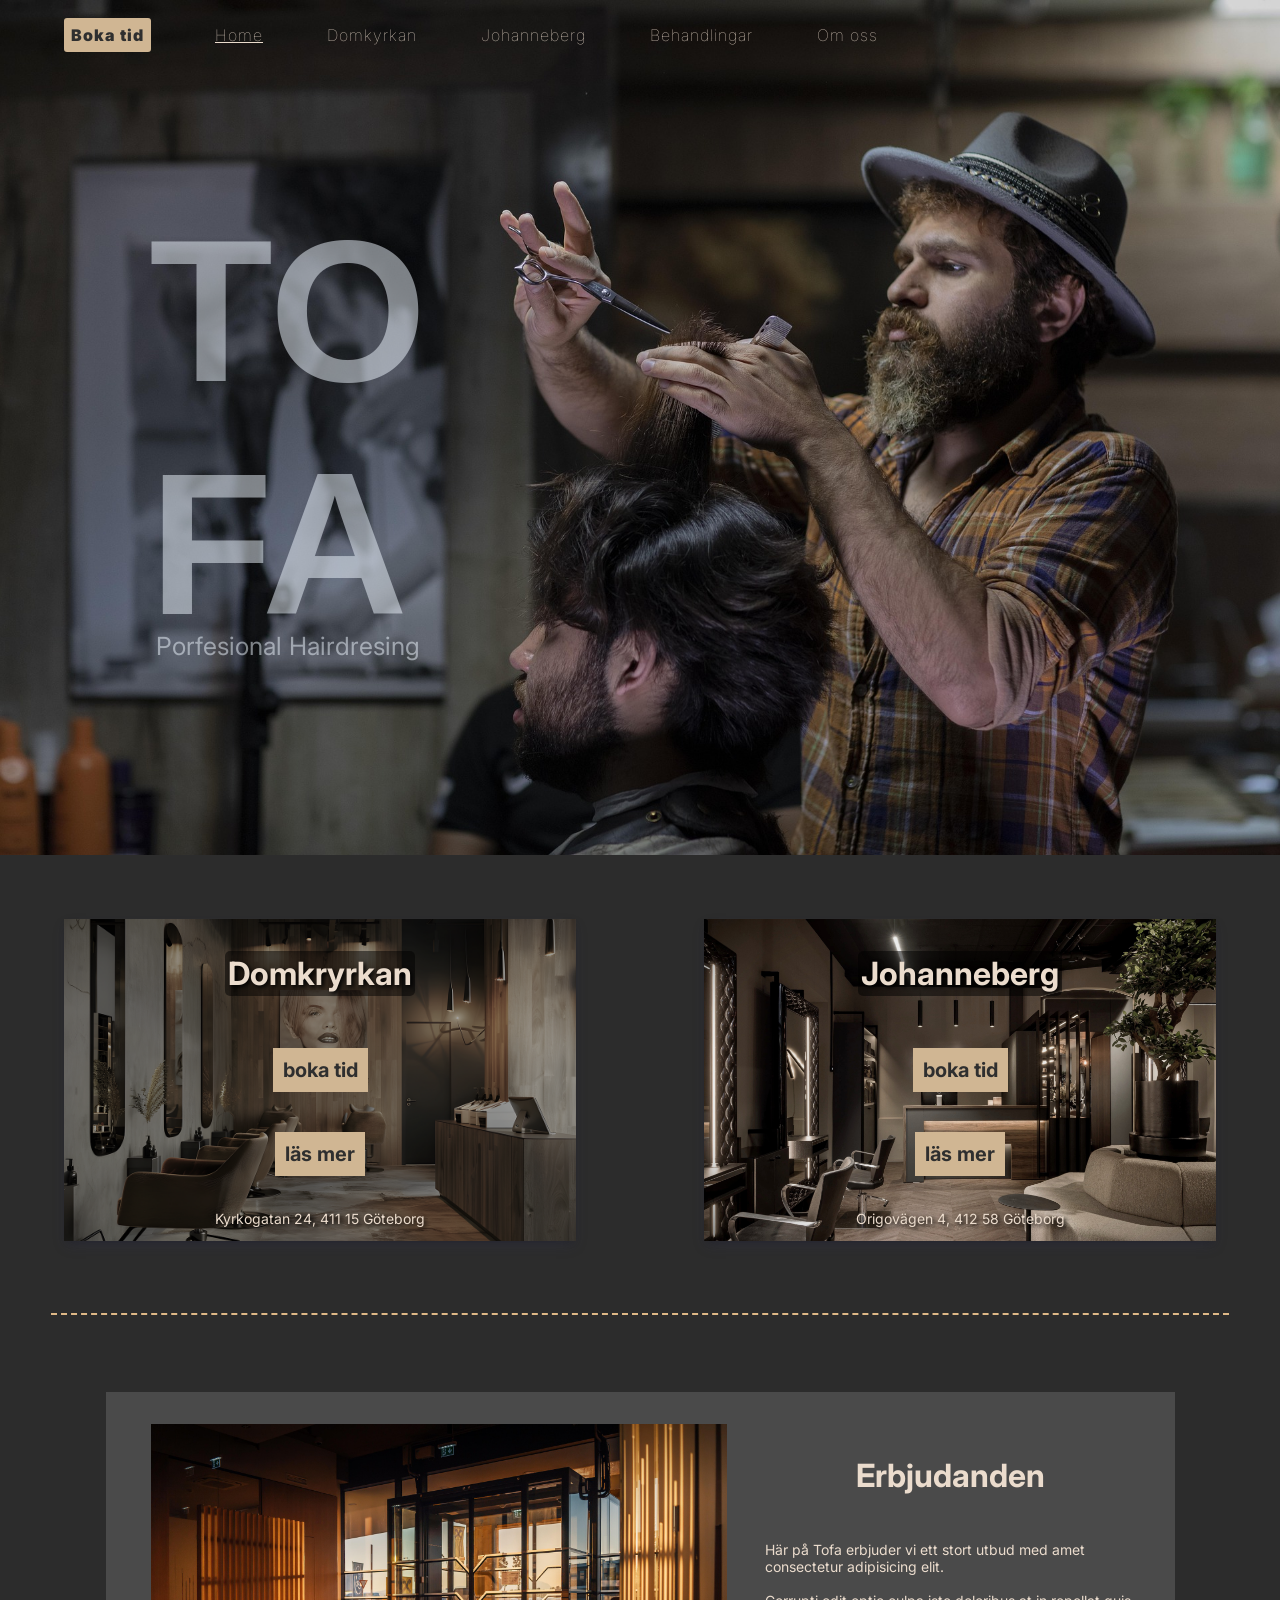
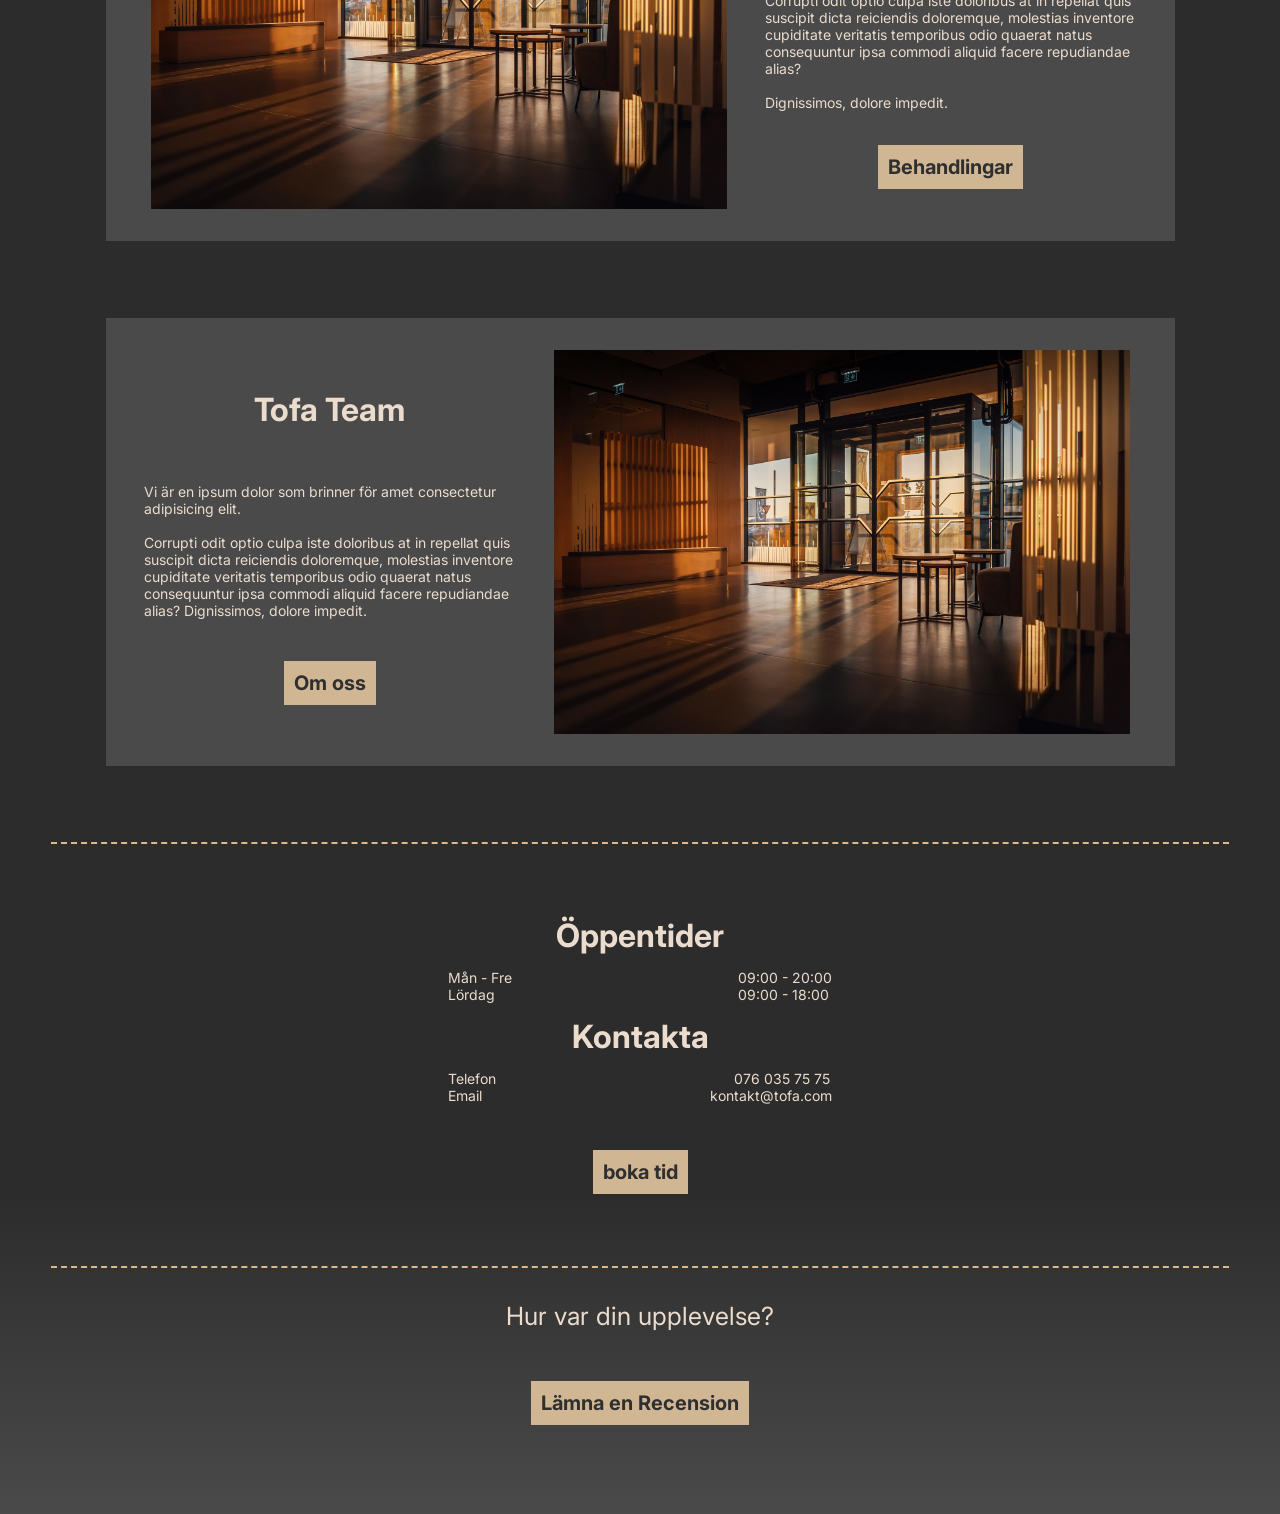
==== commit c87c7dc7: "helldag av prograreming under låv GJorde klar johanneberg, erbjudanden, menyn, header och påbörjade " ====
--- a/index.html
+++ b/index.html
@@ -11,33 +11,40 @@
 
 <body id="index">
   
-  <nav class="menu">
-    <ul>
-        <li><a href="#">plats 1</a></li>
-        <li><a href="#">plats 2</a></li>
-        <li><a href="#">priser 3</a></li>
-        <li><a href="#">boka tid</a></li>
-    </ul>
-  </nav>
-  
-  <div class="fadelayer">test</div>
+  <div class="menu hide">
+    <div>
+      <a href="domkyrkan.html"><p class="hidee">Domkyrkan</p></a>
+      <a href="johanneberg.html"><p class="hidee">Johanneberg</p></a>
+      <a href="tjanster.html"><p class="hidee">Behandlingar</p></a>
+      <a href="omoss.html"><p class="hidee">Om oss</p></a>
+      <a href=""><p class="headbok hidee">Boka tid</p></a>
+    </div>
+  </div>
 
   <header>
     <img class="menubutton" src="/img/menu_24dp_E3E3E3_FILL0_wght400_GRAD0_opsz24.svg" alt="menu icon">
+    <div>
+      <a href=""><p class="headboka">Boka tid</p></a>
+      <p>Home</p>
+      <a href="domkyrkan.html"><p>Domkyrkan</p></a>
+      <a href="johanneberg.html"><p>Johanneberg</p></a>
+      <a href="tjanster.html"><p>Behandlingar</p></a>
+      <a href="omoss.html"><p>Om oss</p></a>
+    </div>
   </header>
   
   <section class="title" id="indextitle"><h1>TO<br>FA</h1><p>Porfesional Hairdresing</p></section>
   
   <section id="salonger">
-    <div class="salong" id="salong1"><p class="larger darkbg">Domkryrkan</p><a href=""><p class="button">boka tid</p></a><a href="domkyrkan.html"><p class="button">läs mer</p></a><a href="https://www.google.com/maps/place/Sing+Sing+Karaoke+G%C3%B6teborg/@57.7040791,11.9636698,291m/data=!3m1!1e3!4m10!1m2!2m1!1skaraoke!3m6!1s0x464ff34da68a4f49:0x9022714916c847eb!8m2!3d57.7039373!4d11.9635159!15sCgdrYXJhb2tlWgkiB2thcmFva2WSAQtrYXJhb2tlX2JhcpoBI0NoWkRTVWhOTUc5blMwVkpRMEZuU1VSV09EZHVaVVpCRUFF4AEA-gEFCMcBEDE!16s%2Fg%2F11tfbc_tyj?entry=ttu&g_ep=EgoyMDI2MDIxOC4wIKXMDSoASAFQAw%3D%3D"><p>Kungsgatan 25, 411 19 Göteborg</p></a></div>
-    <div class="salong" id="salong2"><p class="larger darkbg">Johanneberg</p><a href=""><p class="button">boka tid</p></a><a href=""><p class="button">läs mer</p></a><a href="https://www.google.com/maps/place/NTI+Gymnasiet+Johanneberg/@57.6906657,11.9744042,174m/data=!3m1!1e3!4m6!3m5!1s0x464ff30cb0e6c031:0x512e1a3cb4192a9!8m2!3d57.6905167!4d11.9747806!16s%2Fg%2F1hc1wx3vr?entry=ttu&g_ep=EgoyMDI2MDIxOC4wIKXMDSoASAFQAw%3D%3D"><p>Origovägen 4, 412 58 Göteborg</p></a></div></div>
+    <div class="salong" id="salong1"><p class="larger darkbg">Domkryrkan</p><a href=""><p class="button">boka tid</p></a><a href="domkyrkan.html"><p class="button">läs mer</p></a><a target="_blank" href="https://www.google.com/maps/place/Fris%C3%B6rcenter/@57.7047572,11.9647281,47m/data=!3m1!1e3!4m15!1m8!3m7!1s0x464ff3660ac95dab:0x75107959eac04d35!2sKyrkogatan+24,+411+15+G%C3%B6teborg!3b1!8m2!3d57.704831!4d11.9646969!16s%2Fg%2F11csg6y6xh!3m5!1s0x464ff3660ac95dab:0x103c4bb0bf9369c9!8m2!3d57.7047967!4d11.9648407!16s%2Fg%2F11bzv5z4zc?entry=ttu&g_ep=EgoyMDI2MDQwNi4wIKXMDSoASAFQAw%3D%3D"><p>Kyrkogatan 24, 411 15 Göteborg</p></a></div>
+    <div class="salong" id="salong2"><p class="larger darkbg">Johanneberg</p><a href=""><p class="button">boka tid</p></a><a href="johanneberg.html"><p class="button">läs mer</p></a><a target="_blank" href="https://www.google.com/maps/place/NTI+Gymnasiet+Johanneberg/@57.6906657,11.9744042,174m/data=!3m1!1e3!4m6!3m5!1s0x464ff30cb0e6c031:0x512e1a3cb4192a9!8m2!3d57.6905167!4d11.9747806!16s%2Fg%2F1hc1wx3vr?entry=ttu&g_ep=EgoyMDI2MDIxOC4wIKXMDSoASAFQAw%3D%3D"><p>Origovägen 4, 412 58 Göteborg</p></a></div></div>
   </section>
   
   <section id="indexinfobox">
     <hr>
     <div>
       <img src="img/michael_pointner-building-8246152_1920.jpg" alt="">
-      <div class="indexinfotextbox"><p class=" larger">Behandlingar</p><p>Här på Tofa erbjuder vi ett stort utbud med amet consectetur adipisicing elit. <br><br> Corrupti odit optio culpa iste doloribus at in repellat quis suscipit dicta reiciendis doloremque, molestias inventore cupiditate veritatis temporibus odio quaerat natus consequuntur ipsa commodi aliquid facere repudiandae alias? <br><br>Dignissimos, dolore impedit.</p><a href=""><p class="button">Tjänster</p></a></div>
+      <div class="indexinfotextbox"><p class=" larger">Erbjudanden</p><p>Här på Tofa erbjuder vi ett stort utbud med amet consectetur adipisicing elit. <br><br> Corrupti odit optio culpa iste doloribus at in repellat quis suscipit dicta reiciendis doloremque, molestias inventore cupiditate veritatis temporibus odio quaerat natus consequuntur ipsa commodi aliquid facere repudiandae alias? <br><br>Dignissimos, dolore impedit.</p><a href="tjanster.html"><p class="button">Behandlingar</p></a></div>
     </div>
     <div id="flip">
       <img src="img/michael_pointner-building-8246152_1920.jpg" alt="">
--- a/css/style.css
+++ b/css/style.css
@@ -15,16 +15,17 @@
 header{
     grid-area:hd;
     background-color:rgb(0, 0, 0,0);
-    height: 6vh;
+    height: min-content;
     
     z-index: 9;
     position:fixed;
-    transition: background-color 0.3s ease-in-out;
+    transition: background-color 0.3s ease-in-out, padding-top 0.3s ease-in-out;
     
     display: flex;
     justify-content:end;
     border-bottom-style: none;
     border:rgb(1, 1, 1, 0);
+    padding-top: 10px;
 }
 
 .title{
@@ -40,30 +41,28 @@
     font-family:Verdana, Geneva, Tahoma, sans-serif;
 }
 .title > *{margin:0px; color: rgb(240, 248, 255,0.5)}
-.title > .placename {position: absolute; margin: auto auto auto 25vw; font-size: 7vw;}
+.title > .placename {position: absolute; margin: auto auto auto 25vw; font-size: 7vw; text-shadow:0px 0px 15px rgba(0, 0, 0, 0.8);}
+
+
+.menubutton{margin: 5px 15px 5px 5px ;height: 35px;}
 
 .menu{
-    z-index: 10;
-    left: -100vw;
-    width: 80vw;
-    height: 100vh;
     position: fixed;
-    transition: left 0.3s;
-    background-color: hotpink;
-}
-
-.menubutton{margin: 5px 15px 5px 5px ;}
-
-.fadelayer{
-    position: fixed;
-    display: none;
+    display: block;
     height: 100vh;
     width: 100vw;
     z-index: 9;
-    background: rgb(0, 0, 0,0.5);
-}
-
-p{font-family:'inter'; color: rgb(235, 220, 205);font-size: 14px;}
+    left:0px;
+    background-color: rgb(0, 0, 0,0.8);
+    transition: background-color 0.3s ease-in-out;
+}
+.menu > div {height: 100%;display: flex; flex-direction: column;align-items: center; justify-content: center;}
+.menu p{font-size: 30px; margin: 3vh; transition: color 0.3s ease-in-out,background-color 0.3s ease-in-out;}
+.menu > div > p{text-decoration: underline;}
+
+.headbok{display: block; background-color:rgba(208,182,147,1); border-radius: 3px; padding: 7px; color:#2f2f2f; font-weight:900;}
+
+p{font-family:'inter'; color: rgba(235, 220, 205, 1);font-size: 14px;}
 a{color: inherit;text-decoration: none;}
 hr{width: 92vw; border:none;border-top: burlywood dashed 2px;}
 
@@ -98,7 +97,7 @@
 .button{
     display: block;
     background-color:rgb(208,182,147);
-    color: rgb(47, 47, 47);
+    color: #2f2f2f;
     width: max-content;
     padding: 10px;
     text-shadow: none;
@@ -141,7 +140,7 @@
 }
 
 #salong1{background-image: url(/img/iffany-hairdressers-8848868_1280.png);}
-#salong2{background-image: url(/img/iffany2-hairdressers-8848870_1280.png);}
+#salong2{background-image: url(/img/2Victor-Noblesse-high-51___media_library_original_4000_2668.jpg);}
 
 #indexinfobox{
     grid-area: inf;
@@ -180,9 +179,16 @@
 
 
 
-/* domkyrkan */
-
-#domkyrkan{
+/* SALONGER */
+/* SALONGER > salongspesefikt */
+#domkyrkantitle{background-image: url(/img/iffany-hairdressers-8848868_1280.png);}
+#johannebergtitle{background-image: url(/img/2Victor-Noblesse-high-51___media_library_original_4000_2668.jpg);}
+
+
+
+
+/* SALONGER > allmänt */
+.salongbody{
     grid-template-areas:
     "hd"
     "tit"
@@ -190,11 +196,9 @@
     "pep"
     "hit"
     "fot";
-    font-family:Verdana, Geneva, Tahoma, sans-serif;
-}
-
-#domkyrkantitle{background-image: url(/img/iffany-hairdressers-8848868_1280.png);}
-#domkyrkantitle > .placename {position: absolute; }
+}
+
+.placename {position: absolute;}
 
 .platsinfo{
     grid-area: pinf;
@@ -224,14 +228,59 @@
 }
 #spacer{background-color: #2c2c2c; width: 100%;}
 
+
+/* TJANSTER */
+#tjanstertitle{background-image: url(/img/1guvo59-hairdresser-4666064.jpg);height:50vh;}
+
+
+#tjansterbody{
+    grid-template-areas:
+    "hd"
+    "tit"
+    "tja"
+    "fot";
+}
+
+#tjanster{
+    grid-area: tja;
+    height: auto;
+    background-color: #2c2c2c;
+    padding-bottom: 100px;
+}
+
+#tjanster > div > p {width: 100%; margin: 100px 0px -10px 0px; text-align: left; font-size: 25px;}
+#tjanster > div {display: flex; flex-direction: row;  flex-wrap: wrap; justify-content: space-between; margin: auto;}
+#tjanster > div > div{display: flex; flex-direction: row; justify-content: space-between; border-bottom: 2px solid rgb(54, 54, 54);}
+#tjanster > div > div > p{margin: 40px 0px 1px 0px;}
+
+/* OM OSS */
+#omosstitle{background-image: url(/img/image.jpg);height:50vh;}
+
+#omossbody{
+    grid-template-areas:
+    "hd"
+    "tit"
+    "omo"
+    "fot";
+}
+
+#omoss{grid-area: omo; height: 150vh;}
+#omoss > p{width: 80%; margin: 150px auto 0px auto;}
+
+
 /* ---MOBILE--- */
 @media screen and (max-width:750px) {
+    
+    header > div * {display: none;}
+    header > div > * {margin:0px 0px 0px 5vw;}
+    
+    .menu > ul > li > p {text-decoration: underline;}
+    .menu > ul > li * {width: max-content;}
     
     h1{font-size: 30vw}
     .button{font-size: 20px;}
     .larger{font-size:30px;}
     .menubutton{display:block;}
-    .menu{display: block;}
     .title{justify-content: center; height: 95vh;font-size: 3.7vw;align-items: center;}
     
     
@@ -244,20 +293,24 @@
     #indexinfobox >div> img{width: 80vw; margin-top: 2.5vw;} /*images för indexinfo*/
     #oppentider > div{font-size: 15px; width: 80vw;}
     #flip{flex-direction: column;}
-    
-    /* Domkyrkan */
+
+    
+    /* SALONGER */
     #domkyrkantitle > .placename {margin: auto auto 4% auto; font-size: 10vw;}
+    #johannebergtitle > .placename {margin: auto auto 4% auto; font-size: 10vw;}
+    #tjanstertitle > .placename {margin: auto auto 4% auto; font-size: 13vw;}
+    #omosstitle > .placename {margin: auto auto 4% auto; font-size: 13vw;}
     
     .platsinfo{flex-direction: column; padding: 22vw 0px 10vw 0px;}
     .platsinfo > img{width: 90vw; height: auto; box-shadow: rgba(0, 0, 0, 0.35) 0px 5px 15px;}
     .platsinfo > div{width: 85vw;}
     .platsinfo > div > div{width: 80vw;}    
-
+    
     .personer{padding-bottom: 15vw;}
     .personer > div{background-color: #4a4a4a; width:min-content; margin: 15vw auto 15vw auto; padding: 2.5vw 0vh 2.5vw 0vh; display: flex;flex-direction: column; justify-content: space-between; align-items: center;}
     .personer > div > div {width: 85vw; margin:0px 2vw 0px 2vw; font-size: 15px;}
     .personer > div > img{width: 85vw;}
-
+    
     .hittahit{flex-direction: column;}
     iframe{width: 90vw; height:40vh; display: block; box-shadow: rgba(0, 0, 0, 0.35) 0px 5px 15px;margin-left: 4vw;}
     .hittahit > div{width: 80vw; display: flex; flex-direction: column; align-items: center; margin: 5vw auto 0px auto;}
@@ -265,46 +318,59 @@
     .hittahit > div > div{display: flex; justify-content: space-between; width:100%;}
     #spacer{display: block; height: 25vw; margin-top:12vw;}
 
+
+     /* TJANSTER */
+    #tjanster > div {width: 80vw;}
+    #tjanster > div > div{width: 100%;}
+
 }
 
 
 /* ---DESKTOP--- */
 @media screen and (min-width:750px) {
-
+    
+    header > div > p {text-decoration: underline;}
+    header > div p {font-size: 16px; letter-spacing: 1px; font-weight: 1; margin-top: 8px; margin-bottom: 8px;}
+    .headboka{display: block; background-color:rgb(208,182,147); border-radius: 3px; padding: 7px; color:#2f2f2f; font-weight:900;}
+    header > div {width: 100%; display: flex; align-items: center;}
+    header > div > * {margin:0px 0px 0px 5vw;}
+    
     .button{font-size: max(1.5vw,20px);}
     .larger{font-size: min(max(2.5vw,30px),45px);}
+    
     .menubutton{display:none;}
     .menu{display: none;}
+    .menu *{display: none;}
+    
+    
     .title{height: 95vh;justify-content: center;align-items: center;}
     .title > p{font-size:25px;margin-top: -30px;}
     .title > *{margin-right: 55vw}
     
     
-    /* index */
+    /* INDEX */
     #salonger{display: flex;justify-content: space-around;}
     #salonger > *{width: 40vw;margin: 5vw;font-size: max(1vw,15px);}
-
+    
     #indexinfobox{padding-bottom: 5vw;}
     #indexinfobox>div{padding: 2.5vw 0vh 2.5vw 5vh;}
     #indexinfobox >div> img{width: 45vw;} /*images för indexinfo*/
     #indexinfobox > #flip{flex-direction: row-reverse;padding: 2.5vw 5vh 2.5vw 0vh;}
-
+    
     #oppentider > div{font-size:max(1vw,15px); width: 30vw;}
     #oppentider > a >*{margin: 2.5vw 0px 0px 0px;}
-
-
-    /* Domkyrkan */
-    #domkyrkantitle > .placename {margin: auto auto auto 25vw; font-size: 7vw;}
-    
+    
+    
+    /* SALONGER */
     .platsinfo{flex-direction: row; padding: 4vw 0px 4vw 0px;}
     .platsinfo > img{width: 46vw; min-height: 90%; margin-left: 4vw; object-fit: cover;}
     .platsinfo > div{width:30vw; margin-right: 10vw}
     .platsinfo > div > div{width: 100%;}
-
+    
     .personer > div{background-color: #4a4a4a; width:min-content; margin: 3vw auto 3vw auto; padding: 2.5vw 0vh 2.5vw 5vh; display: flex; justify-content: space-between;}
     .personer > div > div {width: 25vw; margin:0px 2.5vw 0px 2.5vw; font-size: 15px;}
     .personer > div > img{width: 35vw; object-fit: cover;}
-
+    
     .hittahit{flex-direction:row; padding-bottom: 5vw;}
     iframe{width: 46vw; min-height:25vw; display: block; box-shadow: rgba(0, 0, 0, 0.35) 0px 5px 15px;margin-left: 4vw;}
     .hittahit > p{width: 100%;}
@@ -313,21 +379,28 @@
     .hittahit > div > div{display: flex; justify-content: space-between; width:100%;}
     #spacer{display:none}
 
+
+    /* TJANSTER */
+    #tjanster > div {width: 80vw;}
+    #tjanster > div > div{width: 47%;}
+    
+    
+    /* ---JAVA SCRIPT--- */
+    .viewheader {
+        background-color:rgb(74, 74, 74, 1);
+        border:rgb(144, 144, 144, 1);
+        border-bottom-style: solid;
+        border-width: 1px;
+        padding-top: 0px;
+    }
 }
 
 
 
 
 /* ---JAVA SCRIPT--- */
-.showmenu{
-    left: 0;
-}
-.visible{
-    display: block;
-}
-.viewheader {
-  background-color:rgb(74, 74, 74, 1);
-  border:rgb(144, 144, 144, 1);
-  border-bottom-style: solid;
-  border-width: 1px;
-}
+.hide{
+    background-color: rgb(0, 0, 0,0);
+    left: -100vw;
+}
+.hidee{color: rgba(235, 220, 205, 0); background-color: rgba(208,182,147,0);}
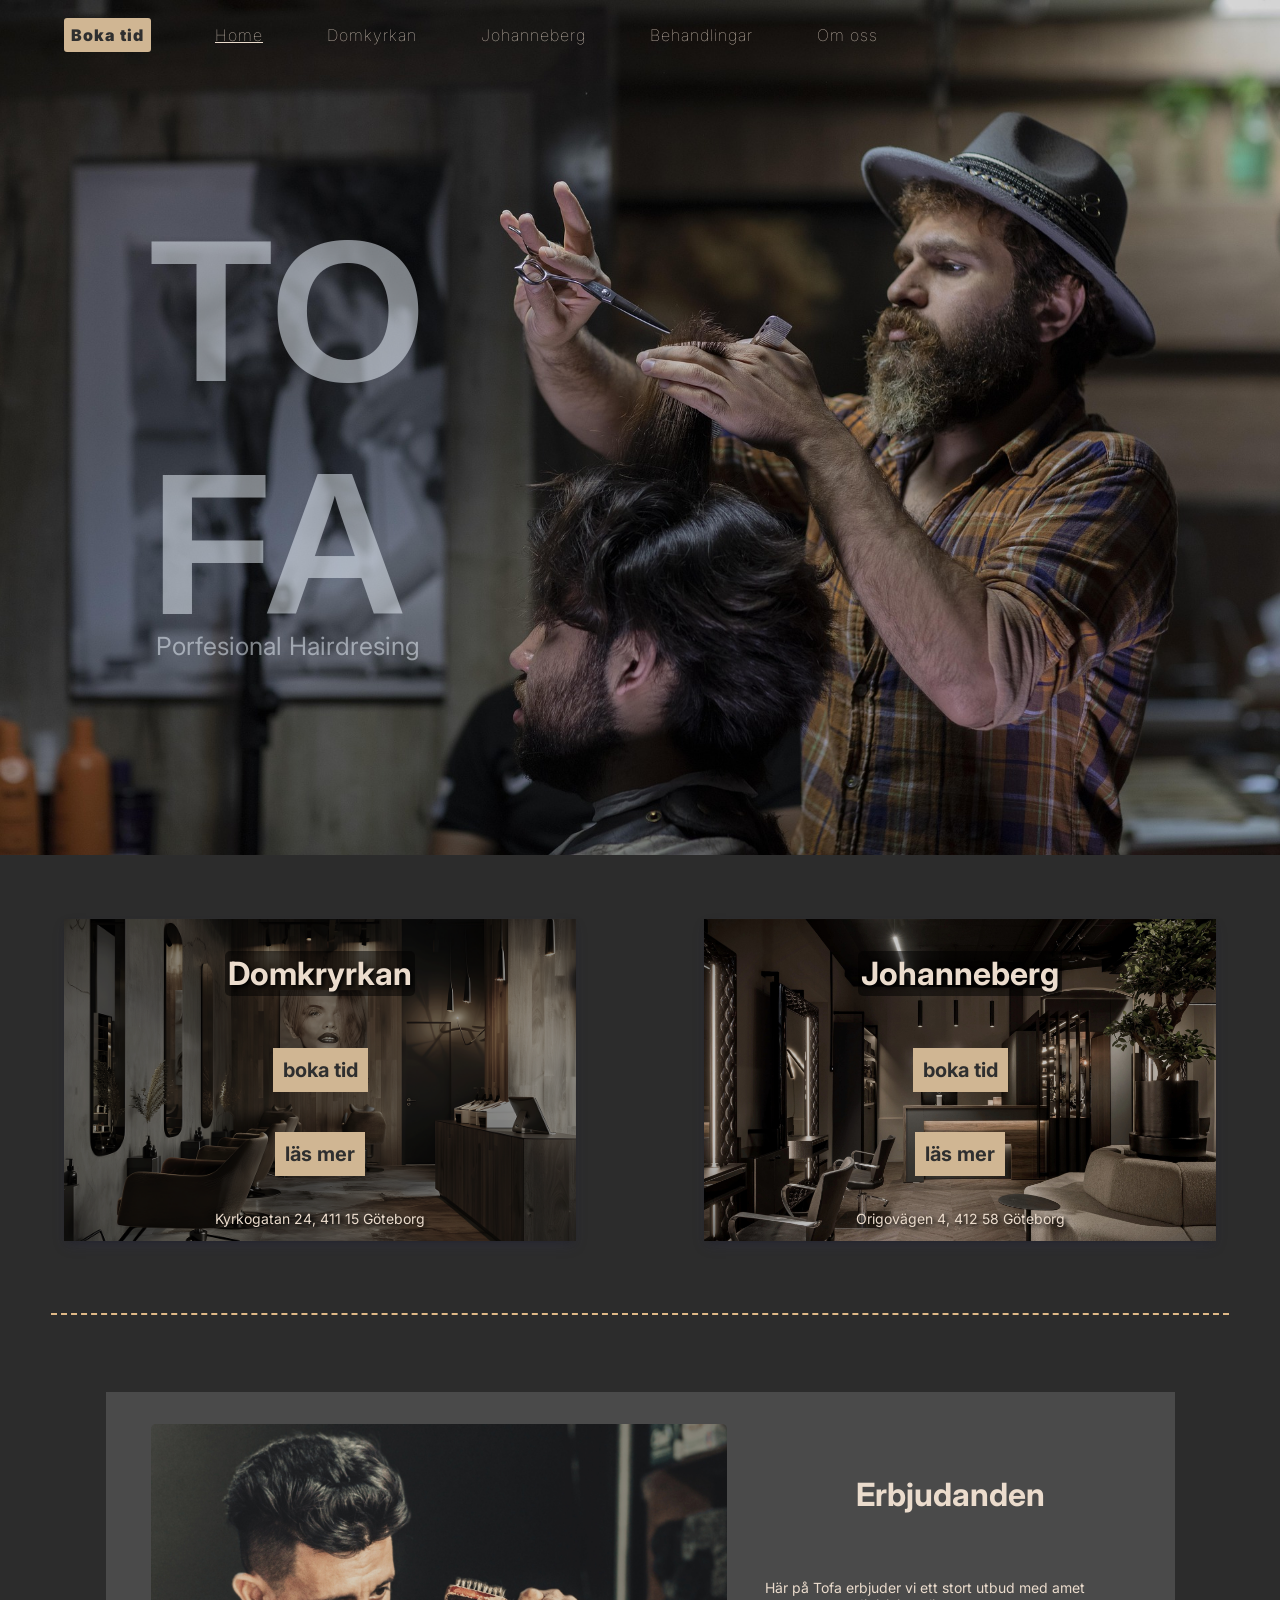
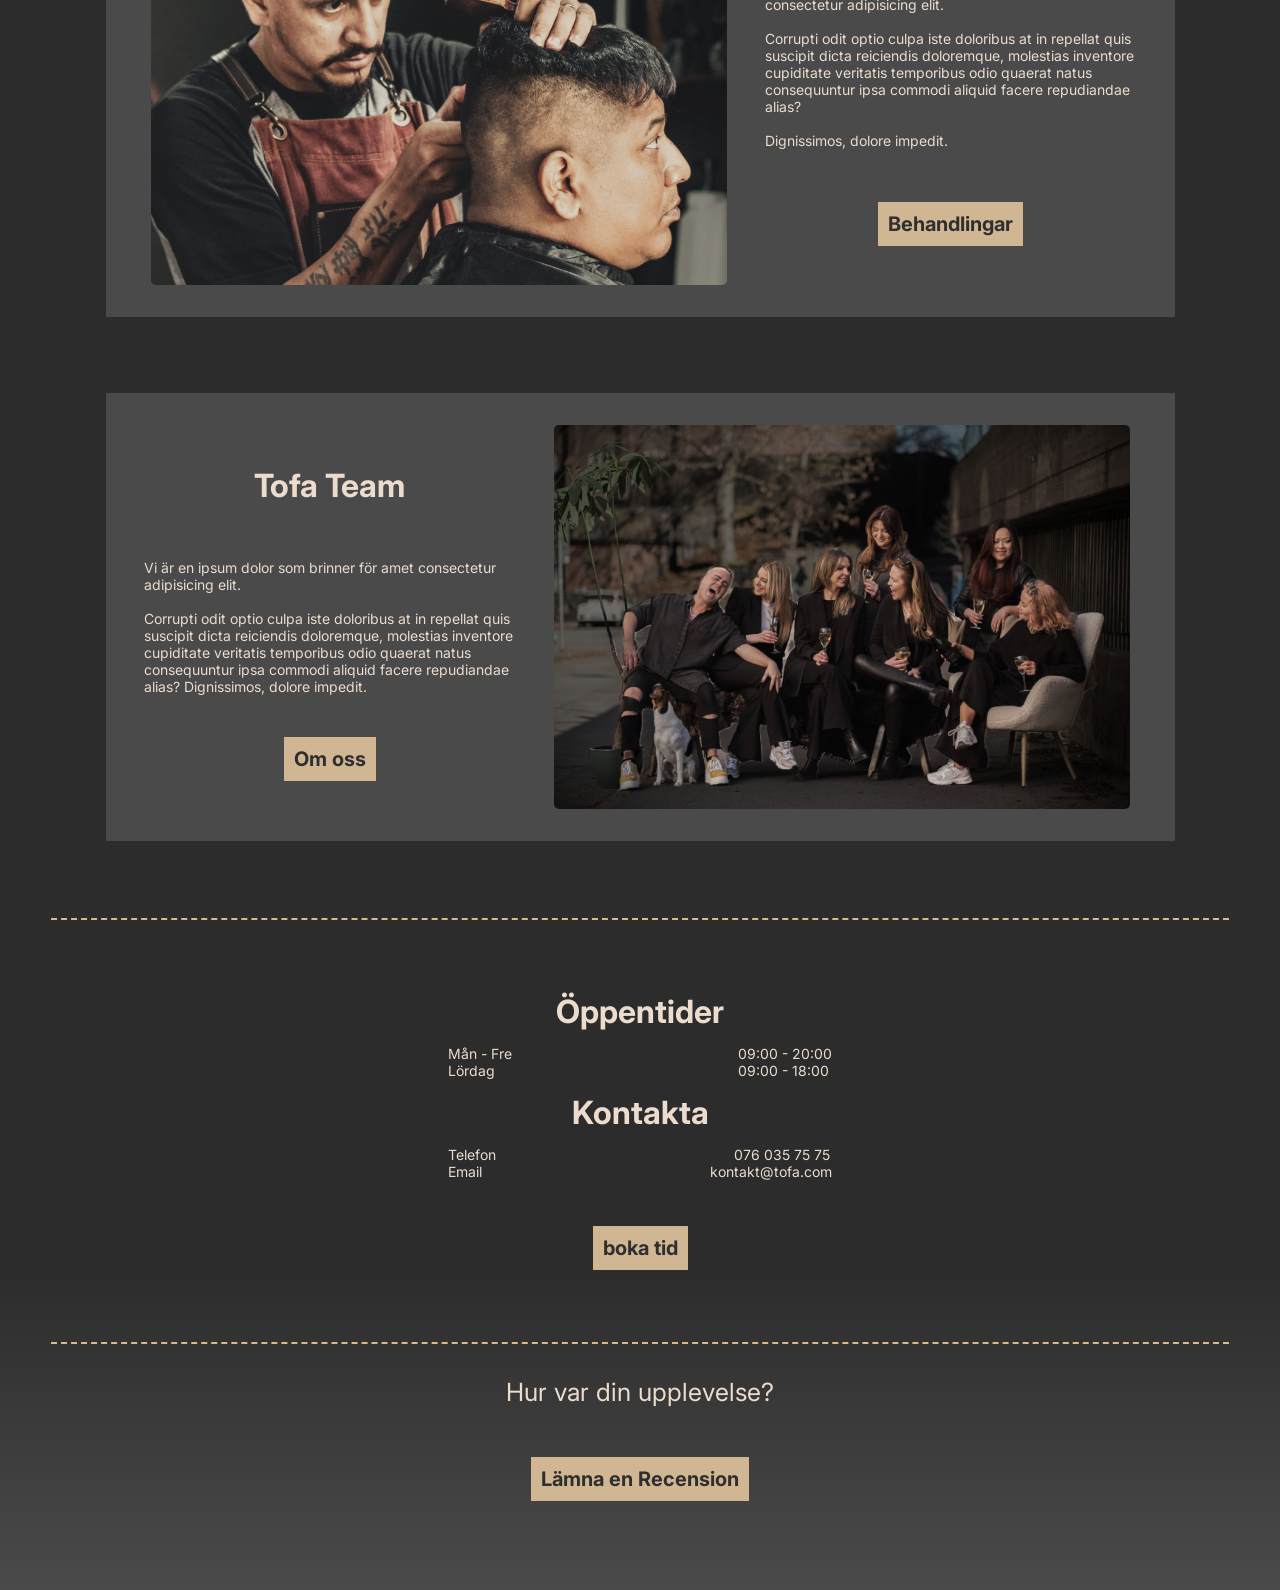
==== commit 5df1001b: "Hemsidan är färdig gjorde klart about us och boka tid" ====
--- a/index.html
+++ b/index.html
@@ -17,14 +17,14 @@
       <a href="johanneberg.html"><p class="hidee">Johanneberg</p></a>
       <a href="tjanster.html"><p class="hidee">Behandlingar</p></a>
       <a href="omoss.html"><p class="hidee">Om oss</p></a>
-      <a href=""><p class="headbok hidee">Boka tid</p></a>
+      <a href="bokatid.html"><p class="headbok hidee">Boka tid</p></a>
     </div>
   </div>
 
   <header>
     <img class="menubutton" src="/img/menu_24dp_E3E3E3_FILL0_wght400_GRAD0_opsz24.svg" alt="menu icon">
     <div>
-      <a href=""><p class="headboka">Boka tid</p></a>
+      <a href="bokatid.html"><p class="headboka">Boka tid</p></a>
       <p>Home</p>
       <a href="domkyrkan.html"><p>Domkyrkan</p></a>
       <a href="johanneberg.html"><p>Johanneberg</p></a>
@@ -43,12 +43,12 @@
   <section id="indexinfobox">
     <hr>
     <div>
-      <img src="img/michael_pointner-building-8246152_1920.jpg" alt="">
+      <img src="img/2image.jpg" alt="">
       <div class="indexinfotextbox"><p class=" larger">Erbjudanden</p><p>Här på Tofa erbjuder vi ett stort utbud med amet consectetur adipisicing elit. <br><br> Corrupti odit optio culpa iste doloribus at in repellat quis suscipit dicta reiciendis doloremque, molestias inventore cupiditate veritatis temporibus odio quaerat natus consequuntur ipsa commodi aliquid facere repudiandae alias? <br><br>Dignissimos, dolore impedit.</p><a href="tjanster.html"><p class="button">Behandlingar</p></a></div>
     </div>
     <div id="flip">
-      <img src="img/michael_pointner-building-8246152_1920.jpg" alt="">
-      <div class="indexinfotextbox"><p class=" larger">Tofa Team</p><p>Vi är en ipsum dolor som brinner för amet consectetur adipisicing elit. <br><br>Corrupti odit optio culpa iste doloribus at in repellat quis suscipit dicta reiciendis doloremque, molestias inventore cupiditate veritatis temporibus odio quaerat natus consequuntur ipsa commodi aliquid facere repudiandae alias? Dignissimos, dolore impedit.</p><a href=""><p class="button">Om oss</p></a></div>
+      <img src="img/image.jpg" alt="">
+      <div class="indexinfotextbox"><p class=" larger">Tofa Team</p><p>Vi är en ipsum dolor som brinner för amet consectetur adipisicing elit. <br><br>Corrupti odit optio culpa iste doloribus at in repellat quis suscipit dicta reiciendis doloremque, molestias inventore cupiditate veritatis temporibus odio quaerat natus consequuntur ipsa commodi aliquid facere repudiandae alias? Dignissimos, dolore impedit.</p><a href="omoss.html"><p class="button">Om oss</p></a></div>
     </div>
     <hr>
   </section>
--- a/css/style.css
+++ b/css/style.css
@@ -65,6 +65,7 @@
 p{font-family:'inter'; color: rgba(235, 220, 205, 1);font-size: 14px;}
 a{color: inherit;text-decoration: none;}
 hr{width: 92vw; border:none;border-top: burlywood dashed 2px;}
+img{border-radius: 5px;}
 
 
 footer{
@@ -230,7 +231,7 @@
 
 
 /* TJANSTER */
-#tjanstertitle{background-image: url(/img/1guvo59-hairdresser-4666064.jpg);height:50vh;}
+#tjanstertitle{background-image: url(/img/1guvo59-hairdresser-4666064.jpg);}
 
 
 #tjansterbody{
@@ -254,7 +255,7 @@
 #tjanster > div > div > p{margin: 40px 0px 1px 0px;}
 
 /* OM OSS */
-#omosstitle{background-image: url(/img/image.jpg);height:50vh;}
+#omosstitle{background-image: linear-gradient(rgba(0, 0, 0, 0.1), rgba(0, 0, 0, 0.4)),url(/img/image.jpg);}
 
 #omossbody{
     grid-template-areas:
@@ -264,8 +265,23 @@
     "fot";
 }
 
-#omoss{grid-area: omo; height: 150vh;}
-#omoss > p{width: 80%; margin: 150px auto 0px auto;}
+#omoss{grid-area: omo; background-color: #2c2c2c;}
+#omoss > div {max-width: 100%; width: min-content;display: flex; justify-content: space-between;}
+#omoss > div > div{display: flex; flex-direction: column; justify-content: center;align-items: start;}
+#omoss > div > div > .larger{font-size: 40px;}
+
+/* BOKA TID */
+#bokatidtitle{background-image: url(/img/mostafa_meraji-barber-shop-6797761\ -\ Copy.jpg); height: 100vh;}
+
+#bokatidbody{
+    grid-template-areas:
+    "hd"
+    "tit";
+}
+
+#bokatidtitle > div{position:absolute; margin: auto auto auto 25vw; text-align: center;}
+#bokatidtitle > div > p{letter-spacing: 1px; font-size: 25px; margin: 0px;}
+#bokatidtitle > div > a > p{display: block; background-color:rgb(208,182,147); padding: 15px 8vw 15px 8vw; letter-spacing: 3px; font-size: 17px; color: #2f2f2f; margin: 17px;}
 
 
 /* ---MOBILE--- */
@@ -323,6 +339,16 @@
     #tjanster > div {width: 80vw;}
     #tjanster > div > div{width: 100%;}
 
+        /* OM OSS */
+    #omoss > div {flex-direction: column; margin: 100px auto 100px auto;}
+    #omoss > div > img{width:80vw;}
+    #omoss > div > div{width: 80vw;}
+    #omoss > div > div > .larger{margin: 25px auto 0px auto;}
+
+    /* BOKA TID */
+    #bokatidtitle > p{display: none;}
+    #bokatidtitle > h1{display: none;}
+    #bokatidtitle > div{margin: auto;}
 }
 
 
@@ -381,9 +407,24 @@
 
 
     /* TJANSTER */
+    #tjanstertitle{height:50vh;}
+
     #tjanster > div {width: 80vw;}
     #tjanster > div > div{width: 47%;}
     
+
+    /* OM OSS */
+    #omosstitle{height:50vh;}
+    #omoss > div {flex-direction: row; margin: 150px auto 150px auto;}
+    #omoss > div > img{max-height: min(75vh,55vw);}
+    #omoss > div > div{max-width: 50%; width: 50vw;}
+    #omoss > div > div > .larger{margin: 0px;}
+    #omoss > #reverse{flex-direction: row-reverse;}
+
+
+    /* BOKA TID */
+    #bokatidtitle > div{position:absolute; margin: auto auto auto 25vw; text-align: center;}
+
     
     /* ---JAVA SCRIPT--- */
     .viewheader {
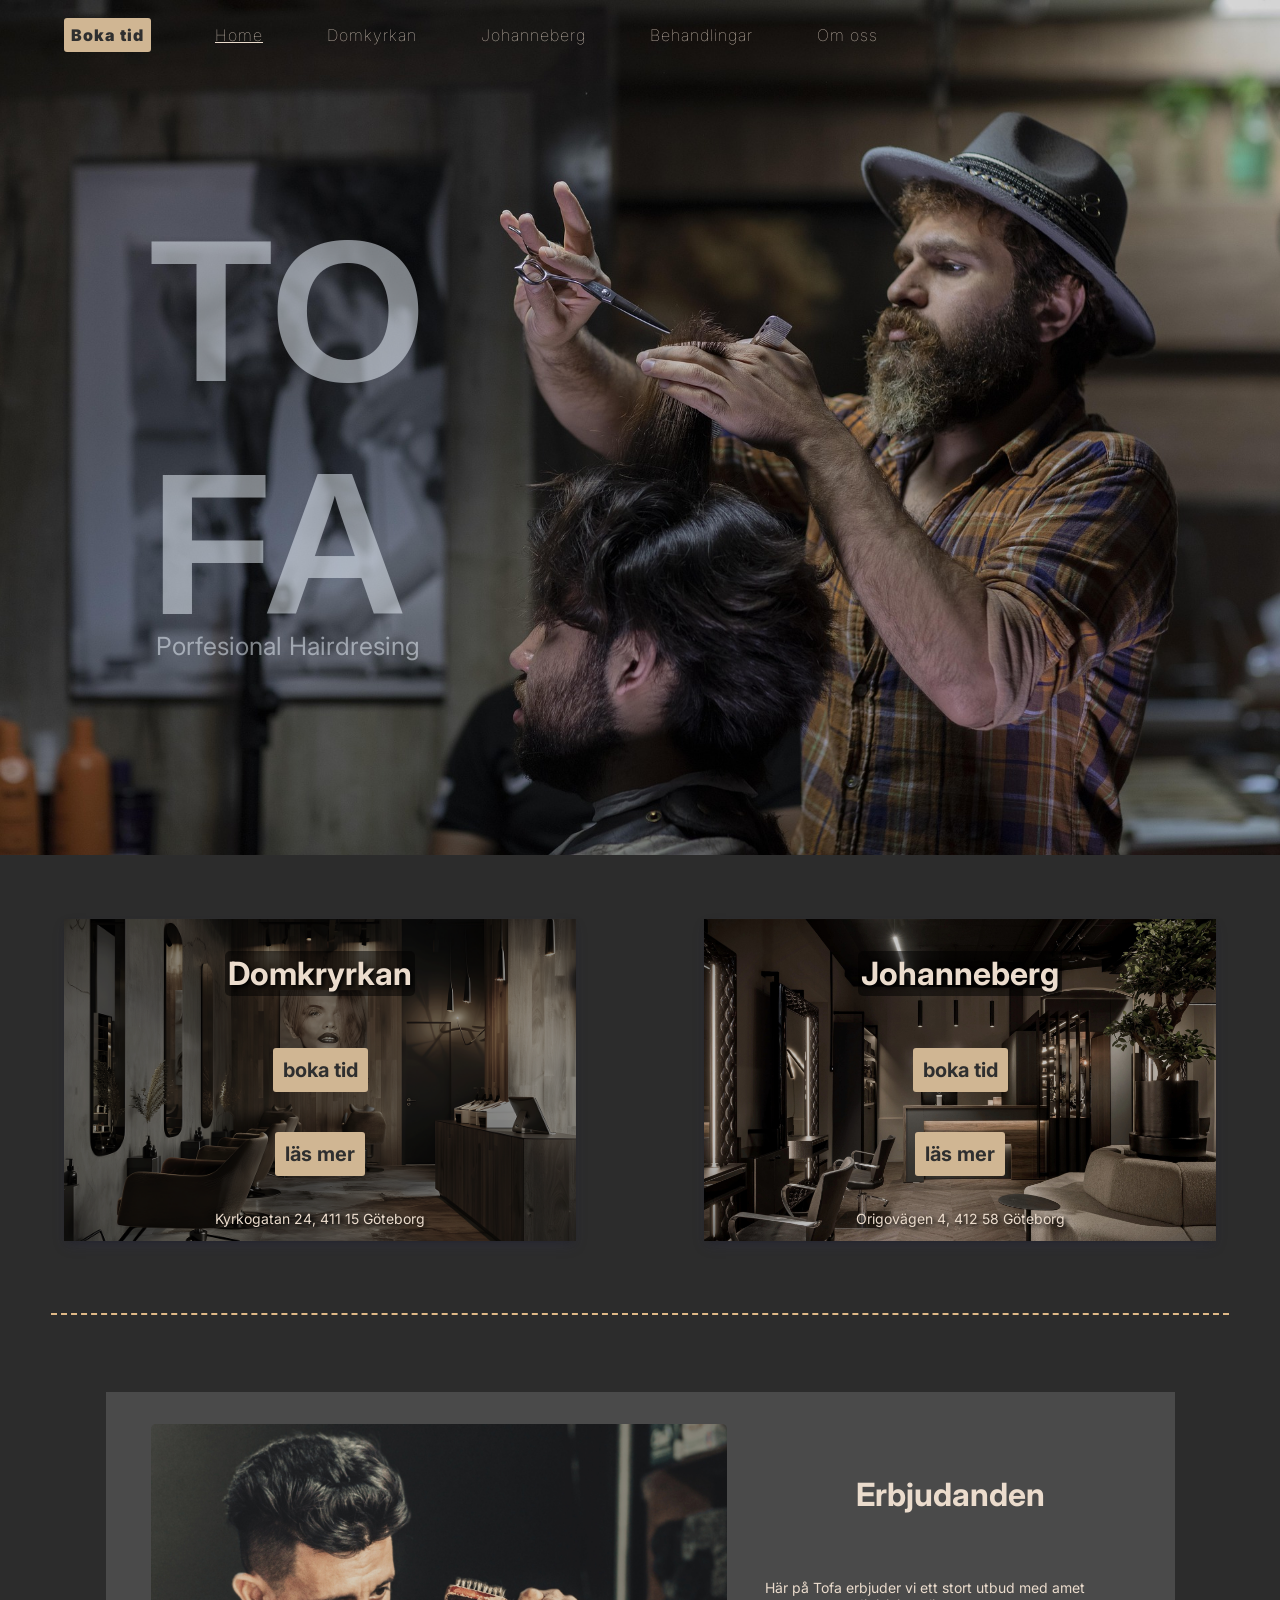
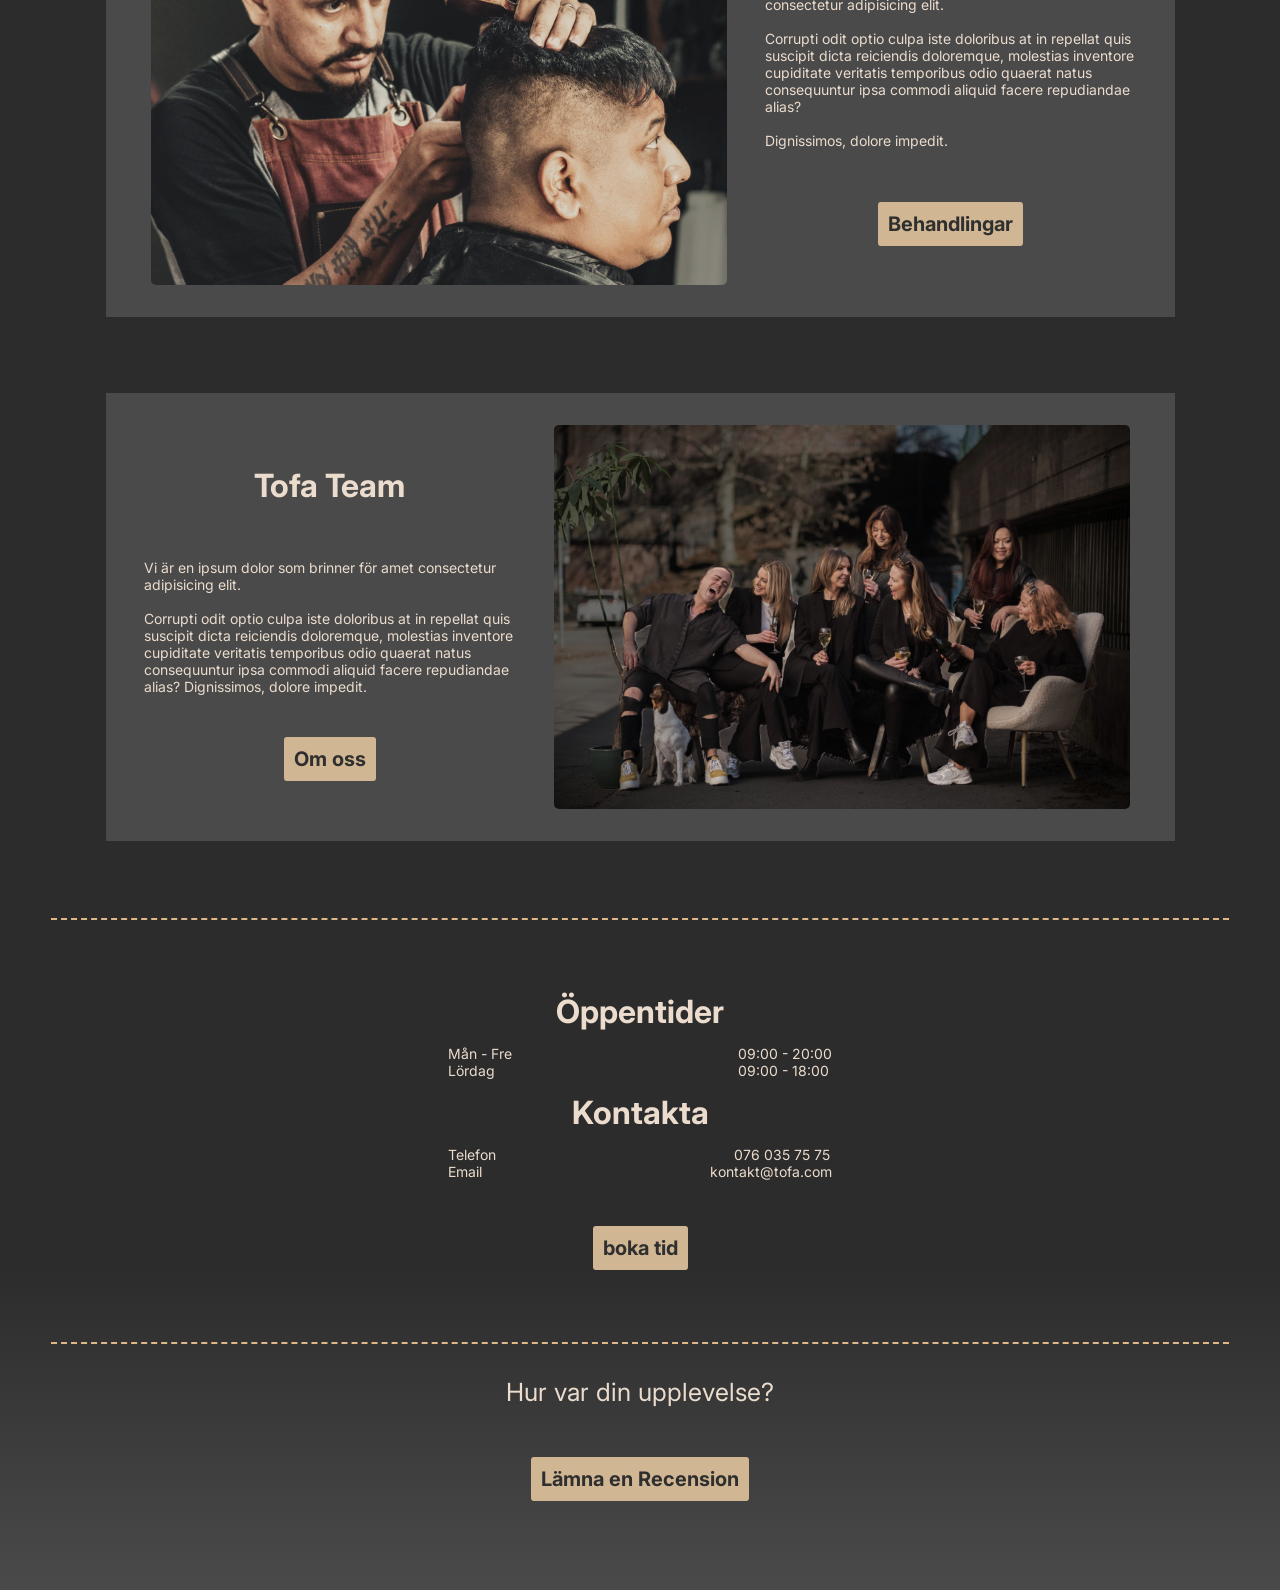
==== commit e2f5c2ac: "småändringar" ====
--- a/index.html
+++ b/index.html
@@ -36,8 +36,8 @@
   <section class="title" id="indextitle"><h1>TO<br>FA</h1><p>Porfesional Hairdresing</p></section>
   
   <section id="salonger">
-    <div class="salong" id="salong1"><p class="larger darkbg">Domkryrkan</p><a href=""><p class="button">boka tid</p></a><a href="domkyrkan.html"><p class="button">läs mer</p></a><a target="_blank" href="https://www.google.com/maps/place/Fris%C3%B6rcenter/@57.7047572,11.9647281,47m/data=!3m1!1e3!4m15!1m8!3m7!1s0x464ff3660ac95dab:0x75107959eac04d35!2sKyrkogatan+24,+411+15+G%C3%B6teborg!3b1!8m2!3d57.704831!4d11.9646969!16s%2Fg%2F11csg6y6xh!3m5!1s0x464ff3660ac95dab:0x103c4bb0bf9369c9!8m2!3d57.7047967!4d11.9648407!16s%2Fg%2F11bzv5z4zc?entry=ttu&g_ep=EgoyMDI2MDQwNi4wIKXMDSoASAFQAw%3D%3D"><p>Kyrkogatan 24, 411 15 Göteborg</p></a></div>
-    <div class="salong" id="salong2"><p class="larger darkbg">Johanneberg</p><a href=""><p class="button">boka tid</p></a><a href="johanneberg.html"><p class="button">läs mer</p></a><a target="_blank" href="https://www.google.com/maps/place/NTI+Gymnasiet+Johanneberg/@57.6906657,11.9744042,174m/data=!3m1!1e3!4m6!3m5!1s0x464ff30cb0e6c031:0x512e1a3cb4192a9!8m2!3d57.6905167!4d11.9747806!16s%2Fg%2F1hc1wx3vr?entry=ttu&g_ep=EgoyMDI2MDIxOC4wIKXMDSoASAFQAw%3D%3D"><p>Origovägen 4, 412 58 Göteborg</p></a></div></div>
+    <div class="salong" id="salong1"><p class="larger darkbg">Domkryrkan</p><a href="bokatid.html"><p class="button">boka tid</p></a><a href="domkyrkan.html"><p class="button">läs mer</p></a><a target="_blank" href="https://www.google.com/maps/place/Fris%C3%B6rcenter/@57.7047572,11.9647281,47m/data=!3m1!1e3!4m15!1m8!3m7!1s0x464ff3660ac95dab:0x75107959eac04d35!2sKyrkogatan+24,+411+15+G%C3%B6teborg!3b1!8m2!3d57.704831!4d11.9646969!16s%2Fg%2F11csg6y6xh!3m5!1s0x464ff3660ac95dab:0x103c4bb0bf9369c9!8m2!3d57.7047967!4d11.9648407!16s%2Fg%2F11bzv5z4zc?entry=ttu&g_ep=EgoyMDI2MDQwNi4wIKXMDSoASAFQAw%3D%3D"><p>Kyrkogatan 24, 411 15 Göteborg</p></a></div>
+    <div class="salong" id="salong2"><p class="larger darkbg">Johanneberg</p><a href="bokatid.html"><p class="button">boka tid</p></a><a href="johanneberg.html"><p class="button">läs mer</p></a><a target="_blank" href="https://www.google.com/maps/place/NTI+Gymnasiet+Johanneberg/@57.6906657,11.9744042,174m/data=!3m1!1e3!4m6!3m5!1s0x464ff30cb0e6c031:0x512e1a3cb4192a9!8m2!3d57.6905167!4d11.9747806!16s%2Fg%2F1hc1wx3vr?entry=ttu&g_ep=EgoyMDI2MDIxOC4wIKXMDSoASAFQAw%3D%3D"><p>Origovägen 4, 412 58 Göteborg</p></a></div></div>
   </section>
   
   <section id="indexinfobox">
@@ -62,14 +62,14 @@
     <div>
       <p>Telefon<br>Email</p> <p>&nbsp&nbsp&nbsp&nbsp&nbsp 076 035 75 75 <br><a href="">kontakt@tofa.com</a></p>
     </div>
-    <a href=""><p class="button">boka tid</p></a>
+    <a href="bokatid.html"><p class="button">boka tid</p></a>
     
   </section>
   
   <footer>
     <hr>
     <p>Hur var din upplevelse?</p>
-    <p><a href="" class="button">Lämna en Recension</a></p>
+    <p><a target="_blank" href="https://thatsup.se/goteborg/" class="button">Lämna en Recension</a></p>
   </footer>
   
   <script src="js/main.js"></script>
--- a/css/style.css
+++ b/css/style.css
@@ -103,6 +103,7 @@
     padding: 10px;
     text-shadow: none;
     font-weight: bolder;
+    border-radius: 3px;
 }
 .button:hover{color: rgb(75, 75, 75);background-color:rgb(235, 206, 168);}
 
@@ -285,7 +286,7 @@
 
 
 /* ---MOBILE--- */
-@media screen and (max-width:750px) {
+@media screen and (max-width:749px) {
     
     header > div * {display: none;}
     header > div > * {margin:0px 0px 0px 5vw;}
@@ -353,7 +354,7 @@
 
 
 /* ---DESKTOP--- */
-@media screen and (min-width:750px) {
+@media screen and (min-width:749px) {
     
     header > div > p {text-decoration: underline;}
     header > div p {font-size: 16px; letter-spacing: 1px; font-weight: 1; margin-top: 8px; margin-bottom: 8px;}
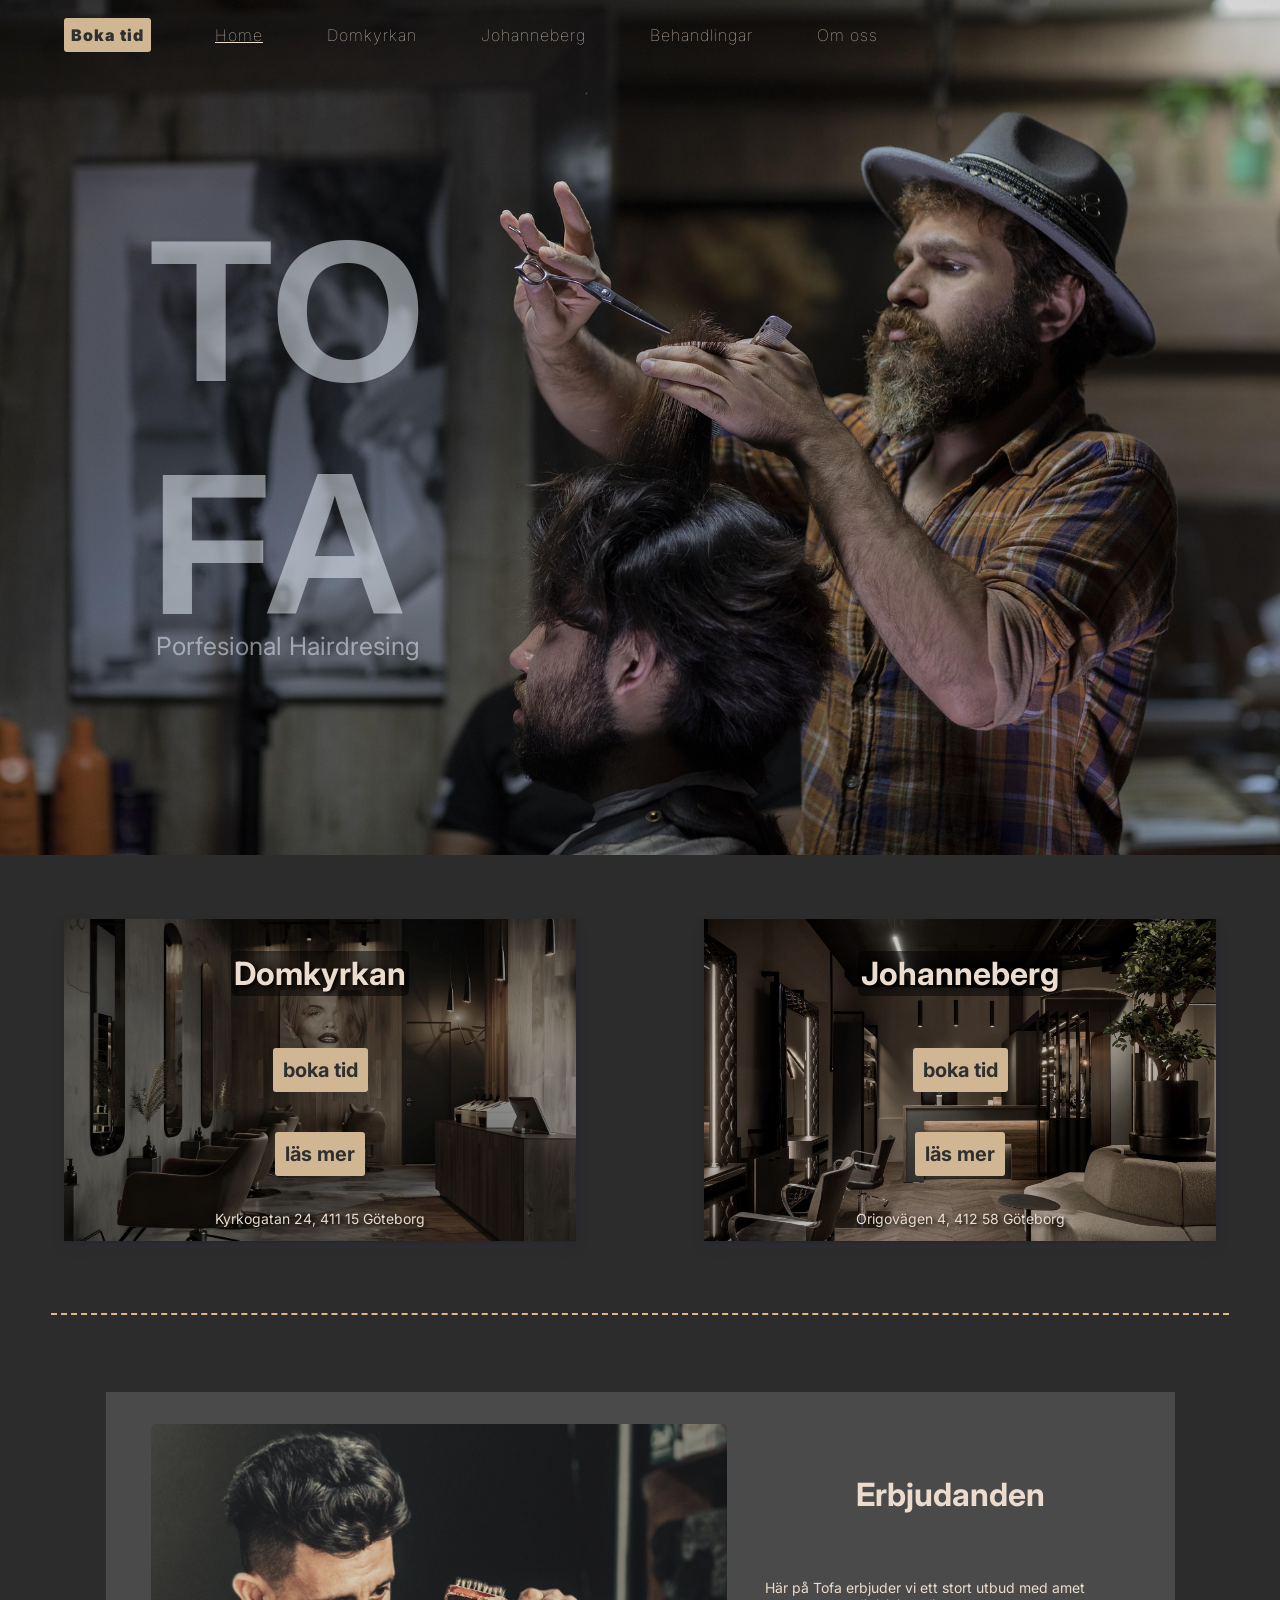
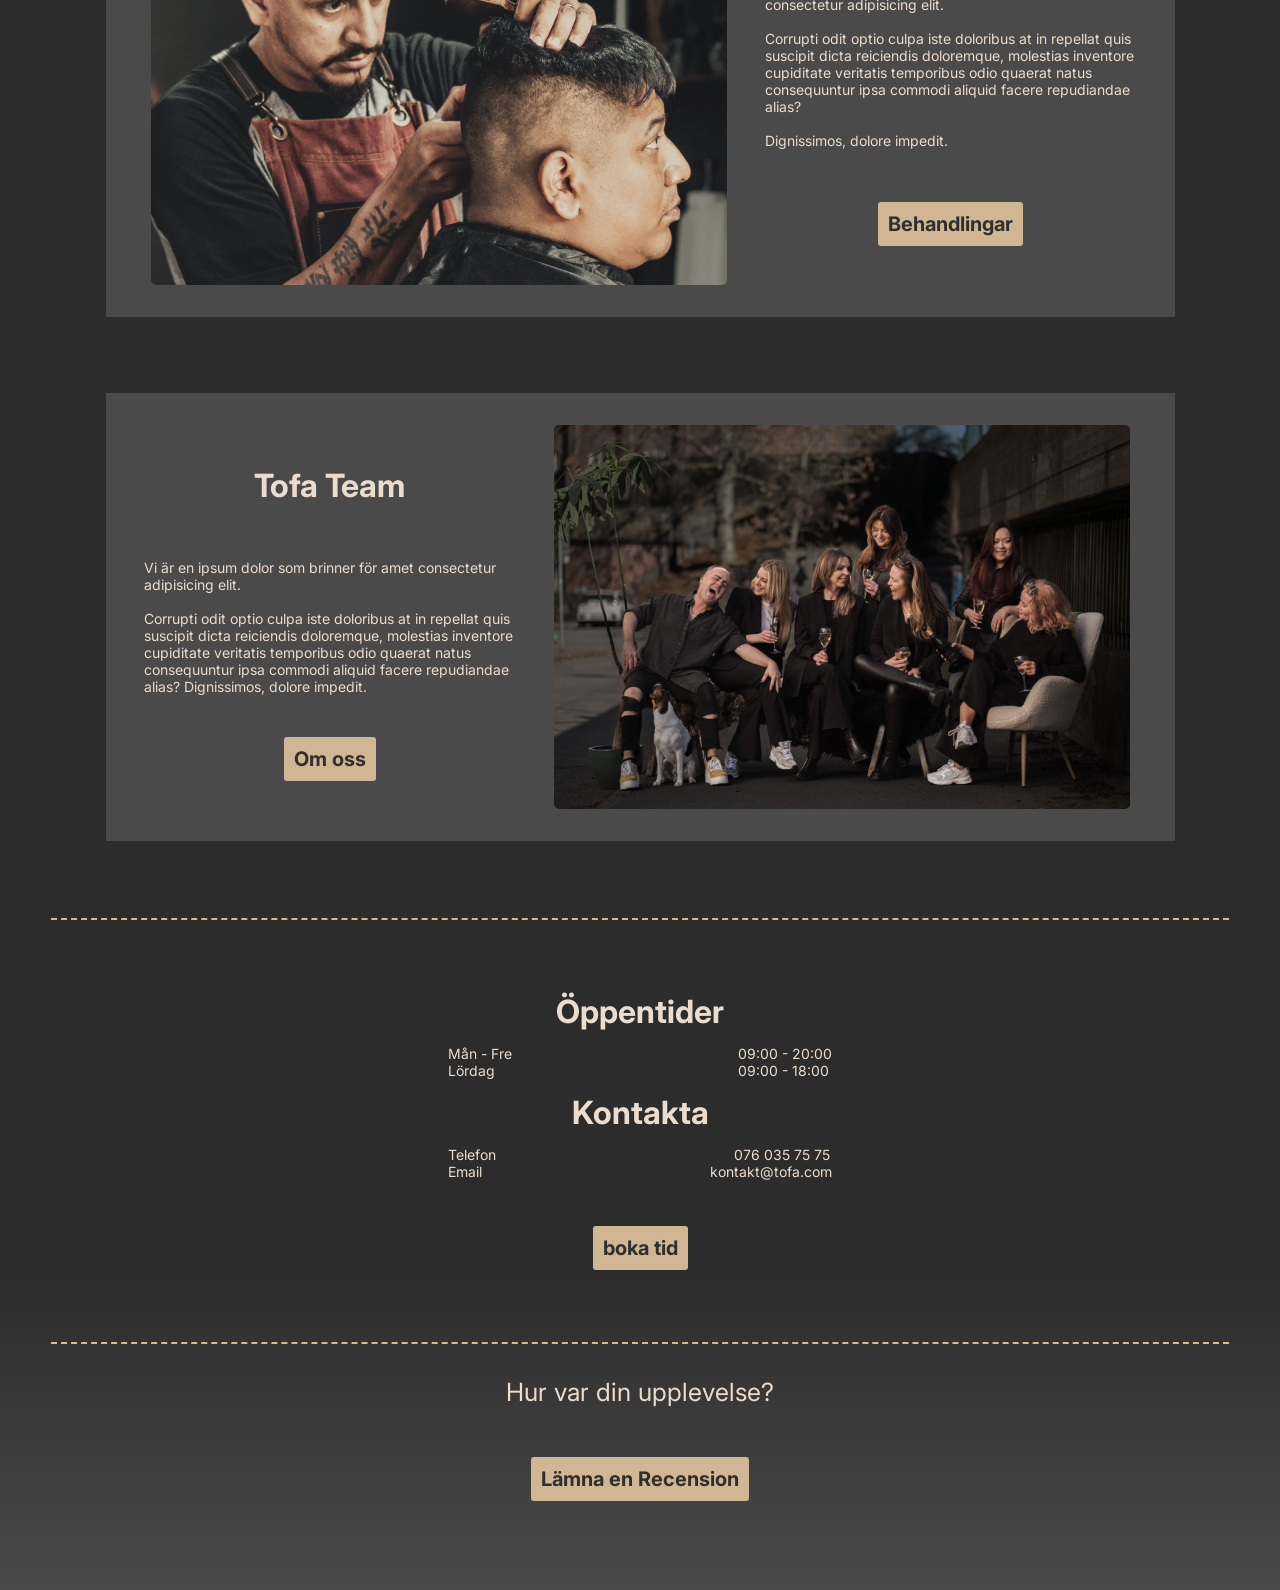
==== commit a0a31dd6: "glömde pusha efter lista lektion Har ändrat de saker du ömnskade jag skulle göra" ====
--- a/index.html
+++ b/index.html
@@ -36,18 +36,18 @@
   <section class="title" id="indextitle"><h1>TO<br>FA</h1><p>Porfesional Hairdresing</p></section>
   
   <section id="salonger">
-    <div class="salong" id="salong1"><p class="larger darkbg">Domkryrkan</p><a href="bokatid.html"><p class="button">boka tid</p></a><a href="domkyrkan.html"><p class="button">läs mer</p></a><a target="_blank" href="https://www.google.com/maps/place/Fris%C3%B6rcenter/@57.7047572,11.9647281,47m/data=!3m1!1e3!4m15!1m8!3m7!1s0x464ff3660ac95dab:0x75107959eac04d35!2sKyrkogatan+24,+411+15+G%C3%B6teborg!3b1!8m2!3d57.704831!4d11.9646969!16s%2Fg%2F11csg6y6xh!3m5!1s0x464ff3660ac95dab:0x103c4bb0bf9369c9!8m2!3d57.7047967!4d11.9648407!16s%2Fg%2F11bzv5z4zc?entry=ttu&g_ep=EgoyMDI2MDQwNi4wIKXMDSoASAFQAw%3D%3D"><p>Kyrkogatan 24, 411 15 Göteborg</p></a></div>
-    <div class="salong" id="salong2"><p class="larger darkbg">Johanneberg</p><a href="bokatid.html"><p class="button">boka tid</p></a><a href="johanneberg.html"><p class="button">läs mer</p></a><a target="_blank" href="https://www.google.com/maps/place/NTI+Gymnasiet+Johanneberg/@57.6906657,11.9744042,174m/data=!3m1!1e3!4m6!3m5!1s0x464ff30cb0e6c031:0x512e1a3cb4192a9!8m2!3d57.6905167!4d11.9747806!16s%2Fg%2F1hc1wx3vr?entry=ttu&g_ep=EgoyMDI2MDIxOC4wIKXMDSoASAFQAw%3D%3D"><p>Origovägen 4, 412 58 Göteborg</p></a></div></div>
+    <div class="salong" id="salong1"><p class="larger darkbg">Domkyrkan</p><a href="bokatid.html"><p class="button">boka tid</p></a><a href="domkyrkan.html"><p class="button">läs mer</p></a><a target="_blank" href="https://www.google.com/maps/place/Fris%C3%B6rcenter/@57.7047572,11.9647281,47m/data=!3m1!1e3!4m15!1m8!3m7!1s0x464ff3660ac95dab:0x75107959eac04d35!2sKyrkogatan+24,+411+15+G%C3%B6teborg!3b1!8m2!3d57.704831!4d11.9646969!16s%2Fg%2F11csg6y6xh!3m5!1s0x464ff3660ac95dab:0x103c4bb0bf9369c9!8m2!3d57.7047967!4d11.9648407!16s%2Fg%2F11bzv5z4zc?entry=ttu&g_ep=EgoyMDI2MDQwNi4wIKXMDSoASAFQAw%3D%3D"><p>Kyrkogatan 24, 411 15 Göteborg</p></a></div>
+    <div class="salong" id="salong2"><p class="larger darkbg">Johanneberg</p><a href="bokatid.html"><p class="button">boka tid</p></a><a href="johanneberg.html"><p class="button">läs mer</p></a><a target="_blank" href="https://www.google.com/maps/place/NTI+Gymnasiet+Johanneberg/@57.6906657,11.9744042,174m/data=!3m1!1e3!4m6!3m5!1s0x464ff30cb0e6c031:0x512e1a3cb4192a9!8m2!3d57.6905167!4d11.9747806!16s%2Fg%2F1hc1wx3vr?entry=ttu&g_ep=EgoyMDI2MDIxOC4wIKXMDSoASAFQAw%3D%3D"><p>Origovägen 4, 412 58 Göteborg</p></a></div>
   </section>
   
   <section id="indexinfobox">
     <hr>
     <div>
-      <img src="img/2image.jpg" alt="">
+      <img src="img/2image.jpg" alt="Bild på man som klipper någons hår">
       <div class="indexinfotextbox"><p class=" larger">Erbjudanden</p><p>Här på Tofa erbjuder vi ett stort utbud med amet consectetur adipisicing elit. <br><br> Corrupti odit optio culpa iste doloribus at in repellat quis suscipit dicta reiciendis doloremque, molestias inventore cupiditate veritatis temporibus odio quaerat natus consequuntur ipsa commodi aliquid facere repudiandae alias? <br><br>Dignissimos, dolore impedit.</p><a href="tjanster.html"><p class="button">Behandlingar</p></a></div>
     </div>
     <div id="flip">
-      <img src="img/image.jpg" alt="">
+      <img src="img/image.jpg" alt="Bild på TOFA team">
       <div class="indexinfotextbox"><p class=" larger">Tofa Team</p><p>Vi är en ipsum dolor som brinner för amet consectetur adipisicing elit. <br><br>Corrupti odit optio culpa iste doloribus at in repellat quis suscipit dicta reiciendis doloremque, molestias inventore cupiditate veritatis temporibus odio quaerat natus consequuntur ipsa commodi aliquid facere repudiandae alias? Dignissimos, dolore impedit.</p><a href="omoss.html"><p class="button">Om oss</p></a></div>
     </div>
     <hr>
@@ -60,7 +60,7 @@
     </div>
     <p class="larger">Kontakta</p>
     <div>
-      <p>Telefon<br>Email</p> <p>&nbsp&nbsp&nbsp&nbsp&nbsp 076 035 75 75 <br><a href="">kontakt@tofa.com</a></p>
+      <p>Telefon<br>Email</p> <p>&nbsp;&nbsp;&nbsp;&nbsp;&nbsp; 076 035 75 75 <br><a href="">kontakt@tofa.com</a></p>
     </div>
     <a href="bokatid.html"><p class="button">boka tid</p></a>
     
--- a/css/style.css
+++ b/css/style.css
@@ -1,14 +1,22 @@
+:root {
+  --darkbgcolor:#2c2c2c;
+  --lightbgcolor:#4a4a4a;
+  --darktext:#2f2f2f;
+  --lighttext:rgba(235, 220, 205, 1);
+  --buttonbg:rgba(208,182,147,1);
+}
 
 body{
     width: 100vw;
     height: auto;
     margin: 0px;
     display: grid;
-    background-color: #4a4a4a;
+    background-color: var(--lightbgcolor);
     
 }
 body > *{
     width: 100vw;
+    margin: auto;
 }
 
 
@@ -35,12 +43,12 @@
     display: flex;
     flex-wrap:wrap;
     flex-direction: column;
-    color: rgb(240, 248, 255,0.5);
+    color: rgba(250, 250, 250, 0.5);
     overflow-wrap: anywhere;
     font-size:min(14vw,15vh);
     font-family:Verdana, Geneva, Tahoma, sans-serif;
 }
-.title > *{margin:0px; color: rgb(240, 248, 255,0.5)}
+.title > *{margin:0px; color: rgba(240, 248, 255, 0.5)}
 .title > .placename {position: absolute; margin: auto auto auto 25vw; font-size: 7vw; text-shadow:0px 0px 15px rgba(0, 0, 0, 0.8);}
 
 
@@ -60,9 +68,9 @@
 .menu p{font-size: 30px; margin: 3vh; transition: color 0.3s ease-in-out,background-color 0.3s ease-in-out;}
 .menu > div > p{text-decoration: underline;}
 
-.headbok{display: block; background-color:rgba(208,182,147,1); border-radius: 3px; padding: 7px; color:#2f2f2f; font-weight:900;}
-
-p{font-family:'inter'; color: rgba(235, 220, 205, 1);font-size: 14px;}
+.headbok{display: block; background-color:var(--buttonbg); border-radius: 3px; padding: 7px; color:var(--darktext); font-weight:900;}
+
+p{font-family:'inter'; color: var(--lighttext); font-size: 14px;}
 a{color: inherit;text-decoration: none;}
 hr{width: 92vw; border:none;border-top: burlywood dashed 2px;}
 img{border-radius: 5px;}
@@ -70,14 +78,14 @@
 
 footer{
     grid-area: fot;
-    background: #4a4a4a;
-    background: linear-gradient(0deg, rgba(74, 74, 74, 1) 0%, rgba(44, 44, 44, 1) 100%);
+    background: var(--lightbgcolor);
+    background: linear-gradient(0deg, var(--lightbgcolor) 0%, var(--darkbgcolor) 100%);
     flex-direction: column;
     align-items: center;
     justify-content: space-between;
     display: flex;
     height: auto;
-    color: rgb(235, 220, 205);
+    color: var(--lighttext);
     padding:5vw 0vw 5vw 0vw;
 }
 footer > p{font-size: 25px;}
@@ -97,8 +105,8 @@
 
 .button{
     display: block;
-    background-color:rgb(208,182,147);
-    color: #2f2f2f;
+    background-color:var(--buttonbg);
+    color:var(--darktext);
     width: max-content;
     padding: 10px;
     text-shadow: none;
@@ -127,7 +135,7 @@
     grid-area: sal;
     display: unset;
     font-size: 20px;
-    background-color: #2c2c2c;
+    background-color: var(--darkbgcolor);
 }
 
 .salong{
@@ -141,19 +149,19 @@
     text-shadow: 2px 2px 4px black;
 }
 
-#salong1{background-image: url(/img/iffany-hairdressers-8848868_1280.png);}
+#salong1{background-image: url(/img/iffany-hairdressers-8848868_1280.jpg);}
 #salong2{background-image: url(/img/2Victor-Noblesse-high-51___media_library_original_4000_2668.jpg);}
 
 #indexinfobox{
     grid-area: inf;
-    background-color: #2c2c2c;
+    background-color: var(--darkbgcolor);
 }
 
 #indexinfobox > div{
     display: flex;
     justify-content: space-between;
     margin: 6vw auto 6vw auto;
-    background-color:#4a4a4a;
+    background-color:var(--lightbgcolor);
     width: 80vw;
 }
 
@@ -173,7 +181,7 @@
     flex-direction: column;
     align-items: center;
     justify-content: space-between;
-    background-color: #2c2c2c;
+    background-color: var(--darkbgcolor);
     height:auto;
 }
 #oppentider > .larger{margin: 0px;}
@@ -183,7 +191,7 @@
 
 /* SALONGER */
 /* SALONGER > salongspesefikt */
-#domkyrkantitle{background-image: url(/img/iffany-hairdressers-8848868_1280.png);}
+#domkyrkantitle{background-image: url(/img/iffany-hairdressers-8848868_1280.jpg);}
 #johannebergtitle{background-image: url(/img/2Victor-Noblesse-high-51___media_library_original_4000_2668.jpg);}
 
 
@@ -218,7 +226,7 @@
 
 .personer{
     grid-area: pep;
-    background-color:#2c2c2c;
+    background-color:var(--darkbgcolor);
 }
 
 .hittahit{
@@ -228,7 +236,7 @@
     justify-content: space-between;
     height: fit-content;
 }
-#spacer{background-color: #2c2c2c; width: 100%;}
+#spacer{background-color: var(--darkbgcolor); width: 100%;}
 
 
 /* TJANSTER */
@@ -246,7 +254,7 @@
 #tjanster{
     grid-area: tja;
     height: auto;
-    background-color: #2c2c2c;
+    background-color: var(--darkbgcolor);
     padding-bottom: 100px;
 }
 
@@ -266,7 +274,7 @@
     "fot";
 }
 
-#omoss{grid-area: omo; background-color: #2c2c2c;}
+#omoss{grid-area: omo; background-color: var(--darkbgcolor);}
 #omoss > div {max-width: 100%; width: min-content;display: flex; justify-content: space-between;}
 #omoss > div > div{display: flex; flex-direction: column; justify-content: center;align-items: start;}
 #omoss > div > div > .larger{font-size: 40px;}
@@ -282,7 +290,7 @@
 
 #bokatidtitle > div{position:absolute; margin: auto auto auto 25vw; text-align: center;}
 #bokatidtitle > div > p{letter-spacing: 1px; font-size: 25px; margin: 0px;}
-#bokatidtitle > div > a > p{display: block; background-color:rgb(208,182,147); padding: 15px 8vw 15px 8vw; letter-spacing: 3px; font-size: 17px; color: #2f2f2f; margin: 17px;}
+#bokatidtitle > div > a > p{display: block; background-color:var(--buttonbg); padding: 15px 8vw 15px 8vw; letter-spacing: 3px; font-size: 17px; color:var(--darktext); margin: 17px;}
 
 
 /* ---MOBILE--- */
@@ -324,7 +332,7 @@
     .platsinfo > div > div{width: 80vw;}    
     
     .personer{padding-bottom: 15vw;}
-    .personer > div{background-color: #4a4a4a; width:min-content; margin: 15vw auto 15vw auto; padding: 2.5vw 0vh 2.5vw 0vh; display: flex;flex-direction: column; justify-content: space-between; align-items: center;}
+    .personer > div{background-color:var(--lightbgcolor); width:min-content; margin: 15vw auto 15vw auto; padding: 2.5vw 0vh 2.5vw 0vh; display: flex;flex-direction: column; justify-content: space-between; align-items: center;}
     .personer > div > div {width: 85vw; margin:0px 2vw 0px 2vw; font-size: 15px;}
     .personer > div > img{width: 85vw;}
     
@@ -358,7 +366,7 @@
     
     header > div > p {text-decoration: underline;}
     header > div p {font-size: 16px; letter-spacing: 1px; font-weight: 1; margin-top: 8px; margin-bottom: 8px;}
-    .headboka{display: block; background-color:rgb(208,182,147); border-radius: 3px; padding: 7px; color:#2f2f2f; font-weight:900;}
+    .headboka{display: block; background-color:var(--buttonbg); border-radius: 3px; padding: 7px; color:var(--darktext); font-weight:900;}
     header > div {width: 100%; display: flex; align-items: center;}
     header > div > * {margin:0px 0px 0px 5vw;}
     
@@ -394,7 +402,7 @@
     .platsinfo > div{width:30vw; margin-right: 10vw}
     .platsinfo > div > div{width: 100%;}
     
-    .personer > div{background-color: #4a4a4a; width:min-content; margin: 3vw auto 3vw auto; padding: 2.5vw 0vh 2.5vw 5vh; display: flex; justify-content: space-between;}
+    .personer > div{background-color: var(--lightbgcolor); width:min-content; margin: 3vw auto 3vw auto; padding: 2.5vw 0vh 2.5vw 5vh; display: flex; justify-content: space-between;}
     .personer > div > div {width: 25vw; margin:0px 2.5vw 0px 2.5vw; font-size: 15px;}
     .personer > div > img{width: 35vw; object-fit: cover;}
     
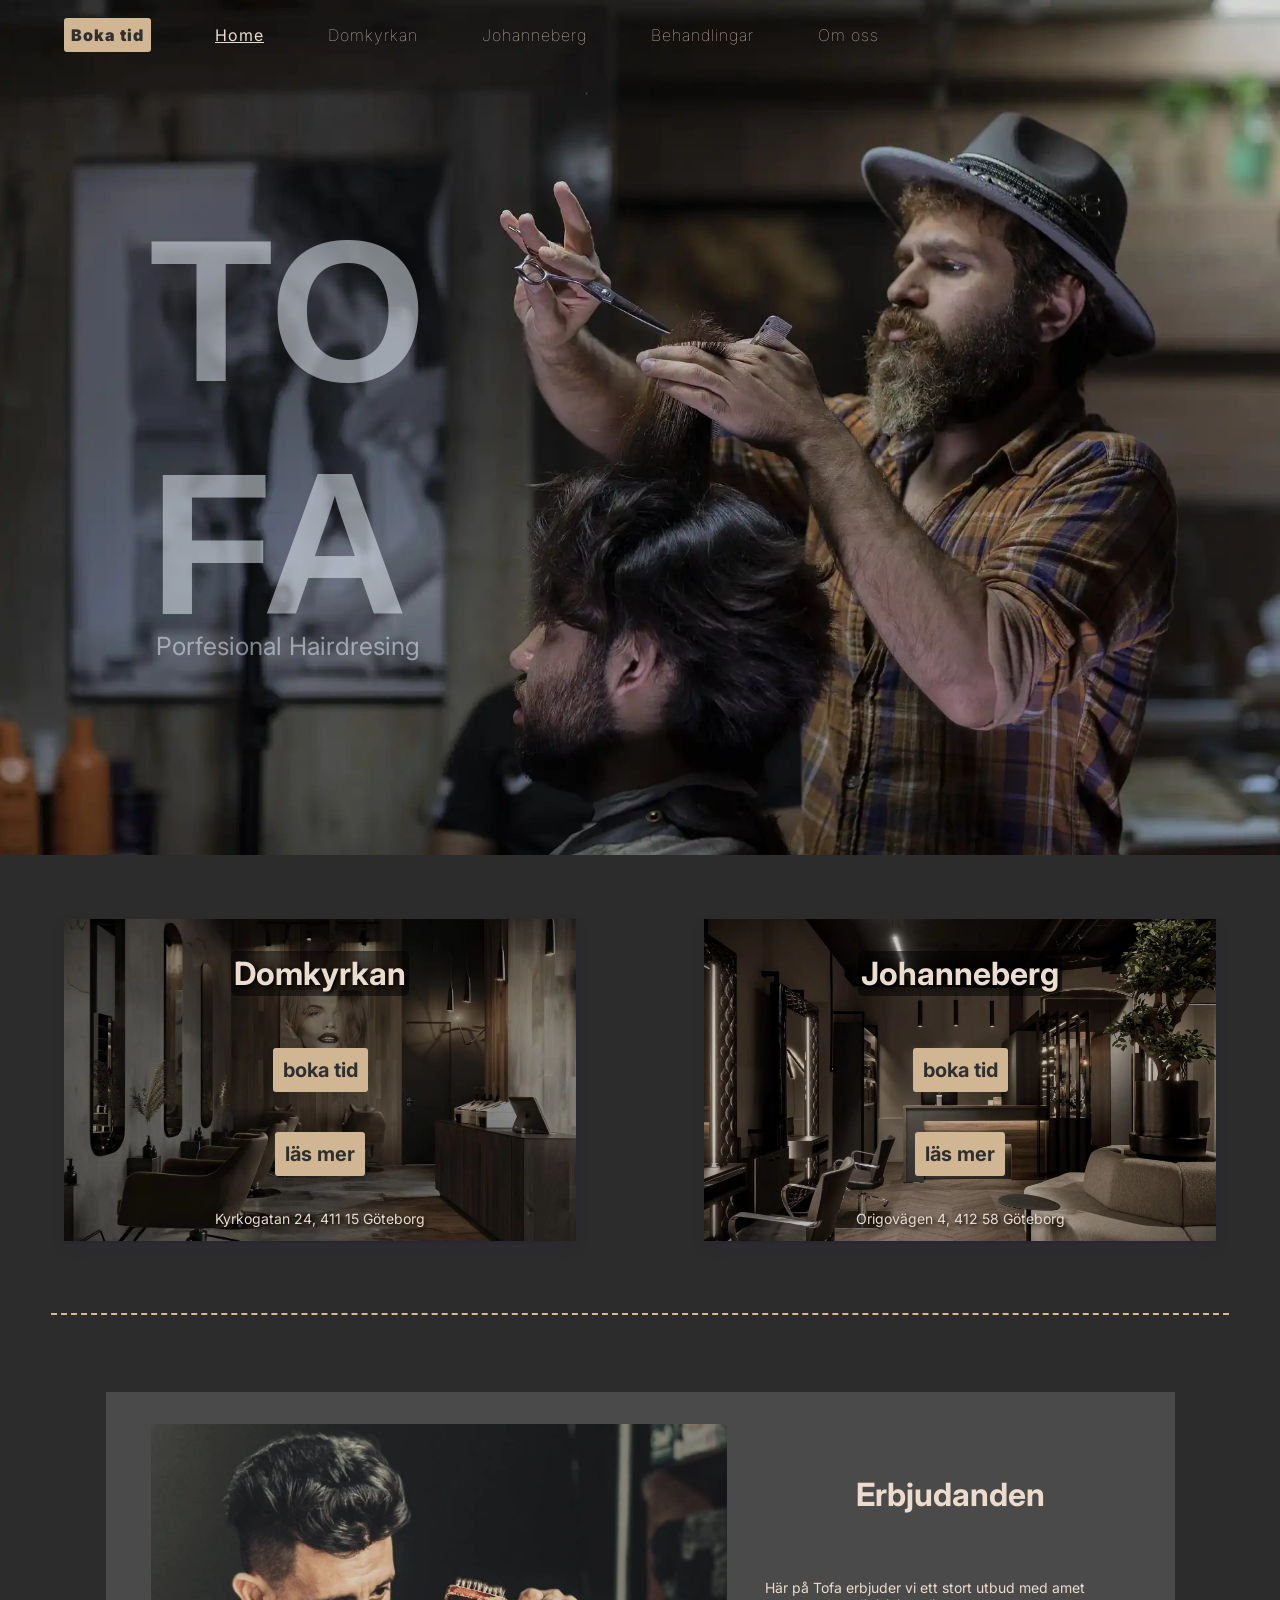
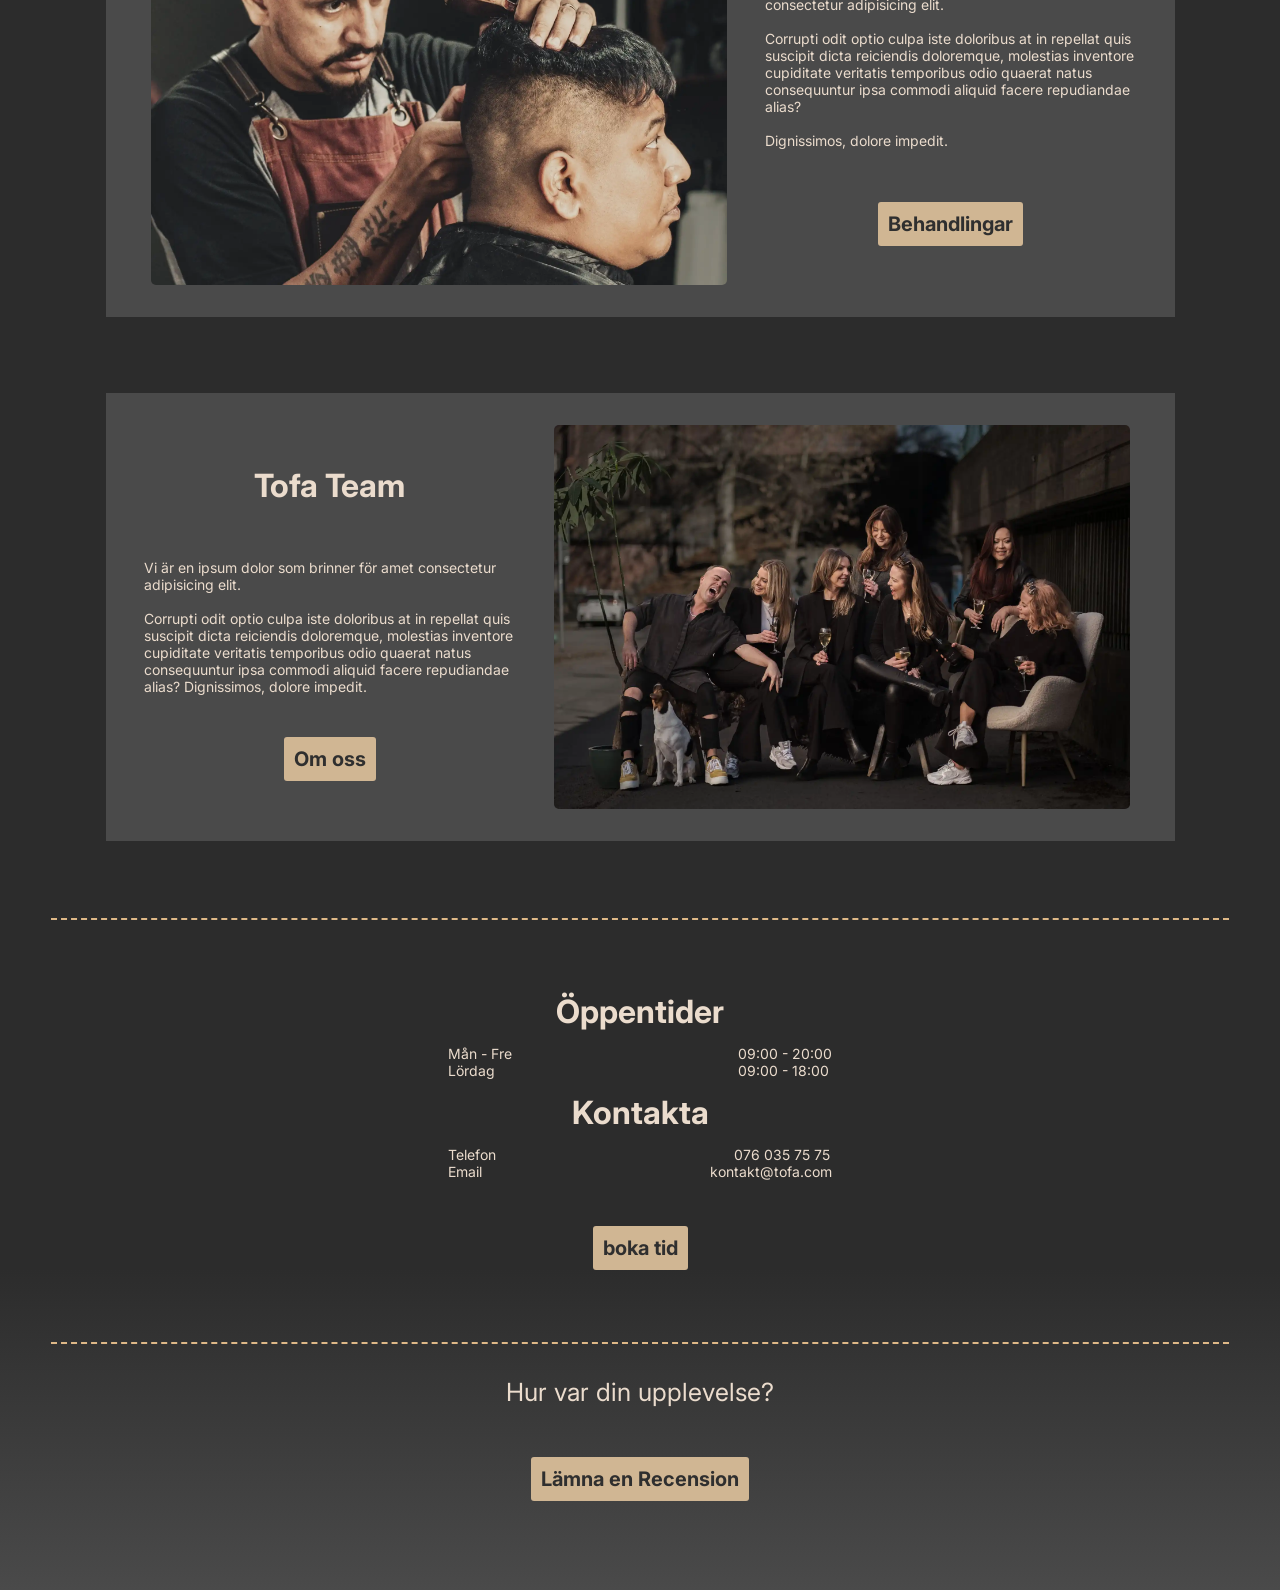
==== commit 5792a733: "komlitering" ====
--- a/index.html
+++ b/index.html
@@ -11,25 +11,30 @@
 
 <body id="index">
   
-  <div class="menu hide">
+  <nav class="menu hide">
+    <ul>
+      <li class="hidee"><a href="domkyrkan.html">Domkyrkan</a></li>
+      <li class="hidee"><a href="johanneberg.html">Johanneberg</a></li>
+      <li class="hidee"><a href="tjanster.html">Behandlingar</a></li>
+      <li class="hidee"><a href="omoss.html">Om oss</a></li>
+      <li class="hidee"><a href="bokatid.html" class="headbok">Boka tid</a></li>
+    </ul>
+  </nav>
+  
+  <header>
+    <button class="menubutton"
+      aria-label="Öppna meny"
+      aria-expanded="false"
+      aria-controls="menu-panel">
+      <img class="" src="/img/menu_24dp_E3E3E3_FILL0_wght400_GRAD0_opsz24.svg" alt="">
+    </button>
     <div>
-      <a href="domkyrkan.html"><p class="hidee">Domkyrkan</p></a>
-      <a href="johanneberg.html"><p class="hidee">Johanneberg</p></a>
-      <a href="tjanster.html"><p class="hidee">Behandlingar</p></a>
-      <a href="omoss.html"><p class="hidee">Om oss</p></a>
-      <a href="bokatid.html"><p class="headbok hidee">Boka tid</p></a>
-    </div>
-  </div>
-
-  <header>
-    <img class="menubutton" src="/img/menu_24dp_E3E3E3_FILL0_wght400_GRAD0_opsz24.svg" alt="menu icon">
-    <div>
-      <a href="bokatid.html"><p class="headboka">Boka tid</p></a>
+      <a href="bokatid.html" class="headboka">Boka tid</a>
       <p>Home</p>
-      <a href="domkyrkan.html"><p>Domkyrkan</p></a>
-      <a href="johanneberg.html"><p>Johanneberg</p></a>
-      <a href="tjanster.html"><p>Behandlingar</p></a>
-      <a href="omoss.html"><p>Om oss</p></a>
+      <a href="domkyrkan.html">Domkyrkan</a>
+      <a href="johanneberg.html">Johanneberg</a>
+      <a href="tjanster.html">Behandlingar</a>
+      <a href="omoss.html">Om oss</a>
     </div>
   </header>
   
@@ -43,11 +48,11 @@
   <section id="indexinfobox">
     <hr>
     <div>
-      <img src="img/2image.jpg" alt="Bild på man som klipper någons hår">
+      <img src="img/2image.webp" alt="Bild på man som klipper någons hår">
       <div class="indexinfotextbox"><p class=" larger">Erbjudanden</p><p>Här på Tofa erbjuder vi ett stort utbud med amet consectetur adipisicing elit. <br><br> Corrupti odit optio culpa iste doloribus at in repellat quis suscipit dicta reiciendis doloremque, molestias inventore cupiditate veritatis temporibus odio quaerat natus consequuntur ipsa commodi aliquid facere repudiandae alias? <br><br>Dignissimos, dolore impedit.</p><a href="tjanster.html"><p class="button">Behandlingar</p></a></div>
     </div>
     <div id="flip">
-      <img src="img/image.jpg" alt="Bild på TOFA team">
+      <img src="img/image.webp" alt="Bild på TOFA team">
       <div class="indexinfotextbox"><p class=" larger">Tofa Team</p><p>Vi är en ipsum dolor som brinner för amet consectetur adipisicing elit. <br><br>Corrupti odit optio culpa iste doloribus at in repellat quis suscipit dicta reiciendis doloremque, molestias inventore cupiditate veritatis temporibus odio quaerat natus consequuntur ipsa commodi aliquid facere repudiandae alias? Dignissimos, dolore impedit.</p><a href="omoss.html"><p class="button">Om oss</p></a></div>
     </div>
     <hr>
--- a/css/style.css
+++ b/css/style.css
@@ -52,23 +52,26 @@
 .title > .placename {position: absolute; margin: auto auto auto 25vw; font-size: 7vw; text-shadow:0px 0px 15px rgba(0, 0, 0, 0.8);}
 
 
-.menubutton{margin: 5px 15px 5px 5px ;height: 35px;}
+.menubutton{margin: 5px 15px 5px 5px ;}
 
 .menu{
     position: fixed;
-    display: block;
+    display: flex;
     height: 100vh;
     width: 100vw;
     z-index: 9;
     left:0px;
     background-color: rgb(0, 0, 0,0.8);
     transition: background-color 0.3s ease-in-out;
-}
-.menu > div {height: 100%;display: flex; flex-direction: column;align-items: center; justify-content: center;}
-.menu p{font-size: 30px; margin: 3vh; transition: color 0.3s ease-in-out,background-color 0.3s ease-in-out;}
-.menu > div > p{text-decoration: underline;}
-
-.headbok{display: block; background-color:var(--buttonbg); border-radius: 3px; padding: 7px; color:var(--darktext); font-weight:900;}
+    text-align: center;
+    justify-content: center;
+    align-items: center;
+}
+.menu > ul {font-family:'inter'; color: var(--lighttext); list-style-type: none; height: max-content; padding: 0px;}
+.menu *{font-size: 30px; transition: color 0.3s ease-in-out,background-color 0.3s ease-in-out;}
+.menu > ul p{text-decoration: underline; color:inherit;}
+.menu > ul li{margin-top: 5vh;} 
+.menu > ul .headbok:not(.hidee > *){margin: auto; display: block; background-color:var(--buttonbg); border-radius: 3px; padding: 7px; color:var(--darktext); font-weight:900;}
 
 p{font-family:'inter'; color: var(--lighttext); font-size: 14px;}
 a{color: inherit;text-decoration: none;}
@@ -119,7 +122,7 @@
 
 /* INDEX */
 
-#indextitle{background-image: url(/img/mostafa_meraji-barber-shop-5212059_1920.jpg);}
+#indextitle{background-image: url(/img/mostafa_meraji-barber-shop-5212059_1920.webp);}
 
 #index{
     grid-template-areas:
@@ -149,8 +152,8 @@
     text-shadow: 2px 2px 4px black;
 }
 
-#salong1{background-image: url(/img/iffany-hairdressers-8848868_1280.jpg);}
-#salong2{background-image: url(/img/2Victor-Noblesse-high-51___media_library_original_4000_2668.jpg);}
+#salong1{background-image: url(/img/iffany-hairdressers-8848868_1280.webp);}
+#salong2{background-image: url(/img/2Victor-Noblesse-high-51___media_library_original_4000_2668.webp);}
 
 #indexinfobox{
     grid-area: inf;
@@ -191,8 +194,8 @@
 
 /* SALONGER */
 /* SALONGER > salongspesefikt */
-#domkyrkantitle{background-image: url(/img/iffany-hairdressers-8848868_1280.jpg);}
-#johannebergtitle{background-image: url(/img/2Victor-Noblesse-high-51___media_library_original_4000_2668.jpg);}
+#domkyrkantitle{background-image: url(/img/iffany-hairdressers-8848868_1280.webp);}
+#johannebergtitle{background-image: url(/img/2Victor-Noblesse-high-51___media_library_original_4000_2668.webp);}
 
 
 
@@ -240,7 +243,7 @@
 
 
 /* TJANSTER */
-#tjanstertitle{background-image: url(/img/1guvo59-hairdresser-4666064.jpg);}
+#tjanstertitle{background-image: url(/img/1guvo59-hairdresser-4666064.webp);}
 
 
 #tjansterbody{
@@ -264,7 +267,7 @@
 #tjanster > div > div > p{margin: 40px 0px 1px 0px;}
 
 /* OM OSS */
-#omosstitle{background-image: linear-gradient(rgba(0, 0, 0, 0.1), rgba(0, 0, 0, 0.4)),url(/img/image.jpg);}
+#omosstitle{background-image: linear-gradient(rgba(0, 0, 0, 0.1), rgba(0, 0, 0, 0.4)),url(/img/image.webp);}
 
 #omossbody{
     grid-template-areas:
@@ -280,7 +283,7 @@
 #omoss > div > div > .larger{font-size: 40px;}
 
 /* BOKA TID */
-#bokatidtitle{background-image: url(/img/mostafa_meraji-barber-shop-6797761\ -\ Copy.jpg); height: 100vh;}
+#bokatidtitle{background-image: url(/img/mostafa_meraji-barber-shop-6797761\ -\ Copy.webp); height: 100vh;}
 
 #bokatidbody{
     grid-template-areas:
@@ -299,13 +302,12 @@
     header > div * {display: none;}
     header > div > * {margin:0px 0px 0px 5vw;}
     
-    .menu > ul > li > p {text-decoration: underline;}
-    .menu > ul > li * {width: max-content;}
-    
     h1{font-size: 30vw}
     .button{font-size: 20px;}
     .larger{font-size:30px;}
-    .menubutton{display:block;}
+    .menubutton{display:block; background: none; border: none;}
+    .menubutton > img{width: 35px;}
+
     .title{justify-content: center; height: 95vh;font-size: 3.7vw;align-items: center;}
     
     
@@ -364,8 +366,8 @@
 /* ---DESKTOP--- */
 @media screen and (min-width:749px) {
     
-    header > div > p {text-decoration: underline;}
-    header > div p {font-size: 16px; letter-spacing: 1px; font-weight: 1; margin-top: 8px; margin-bottom: 8px;}
+    header > div > p {text-decoration: underline; font-size: 16px; margin-top: 8px; margin-bottom: 8px; letter-spacing: 1px}
+    header > div a {font-size: 16px; letter-spacing: 1px; font-weight: 1; margin-top: 8px; margin-bottom: 8px; font-family:'inter'; color: var(--lighttext);}
     .headboka{display: block; background-color:var(--buttonbg); border-radius: 3px; padding: 7px; color:var(--darktext); font-weight:900;}
     header > div {width: 100%; display: flex; align-items: center;}
     header > div > * {margin:0px 0px 0px 5vw;}
